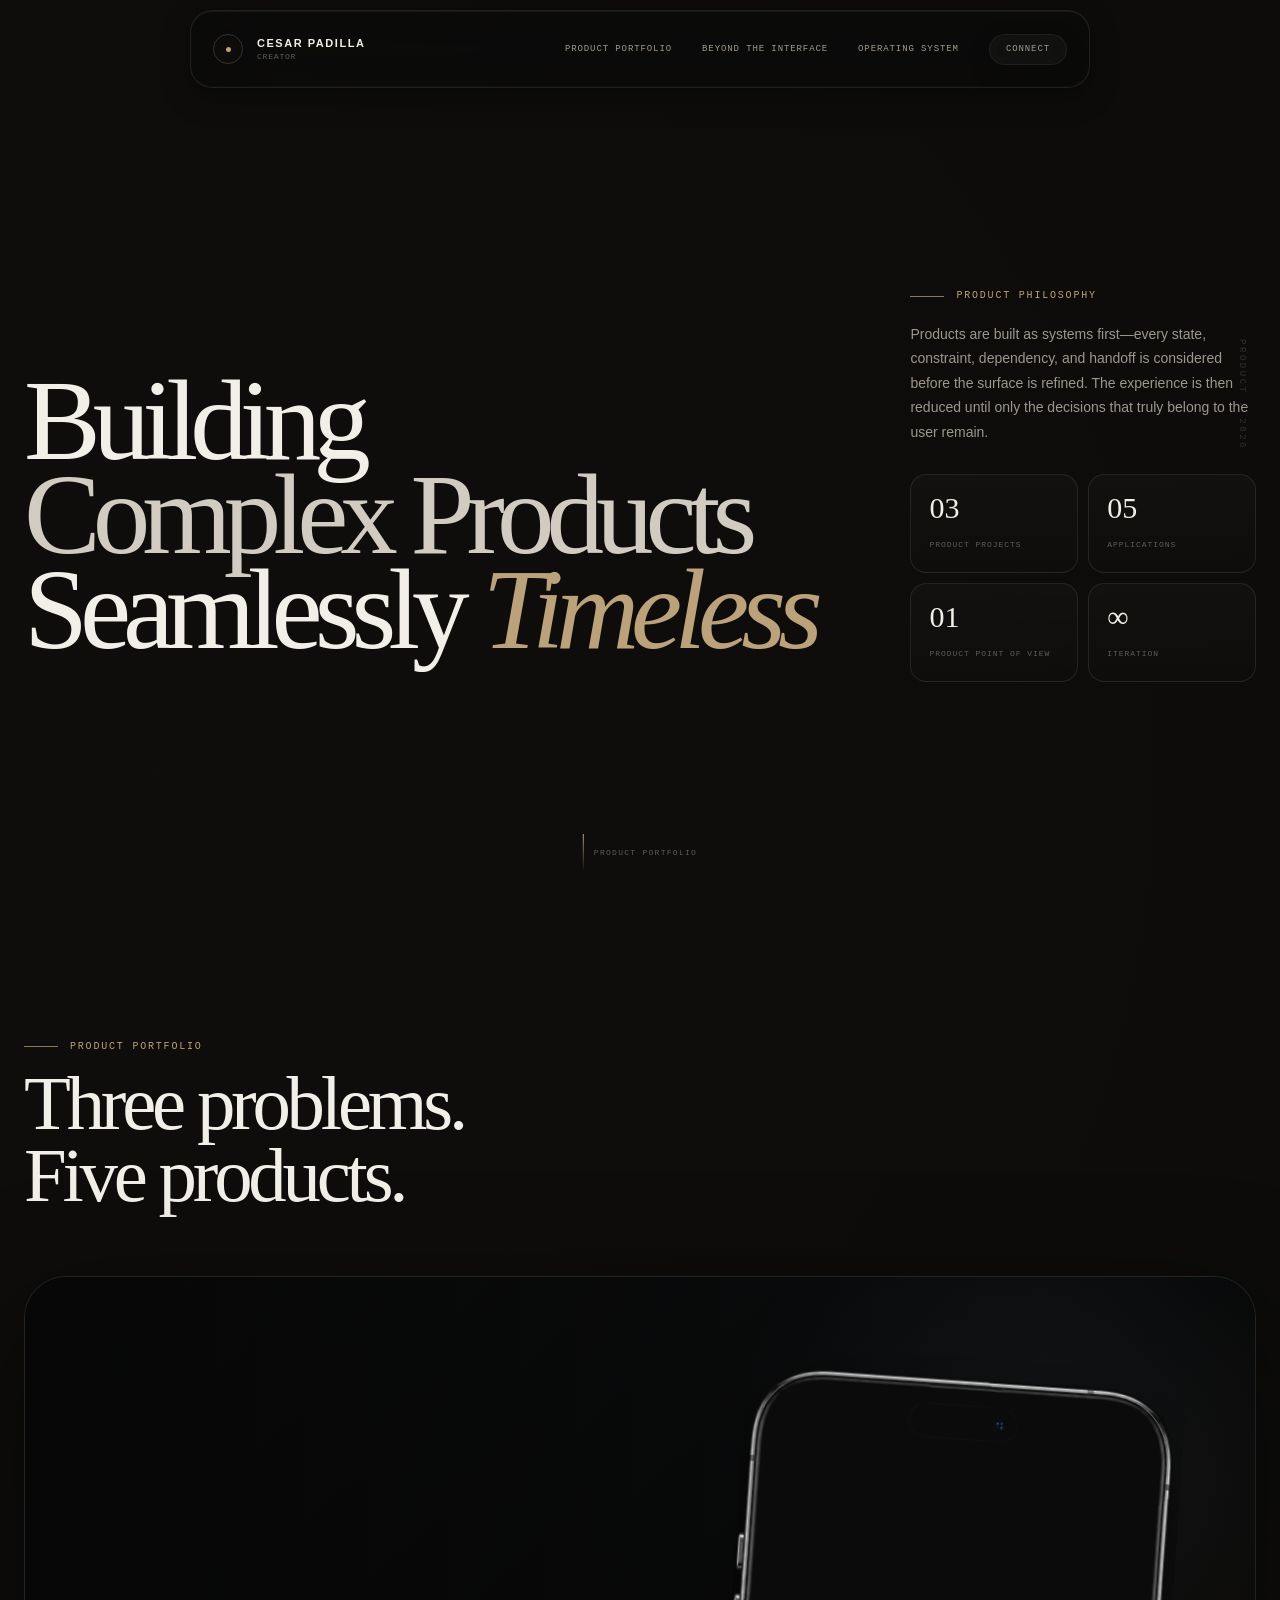
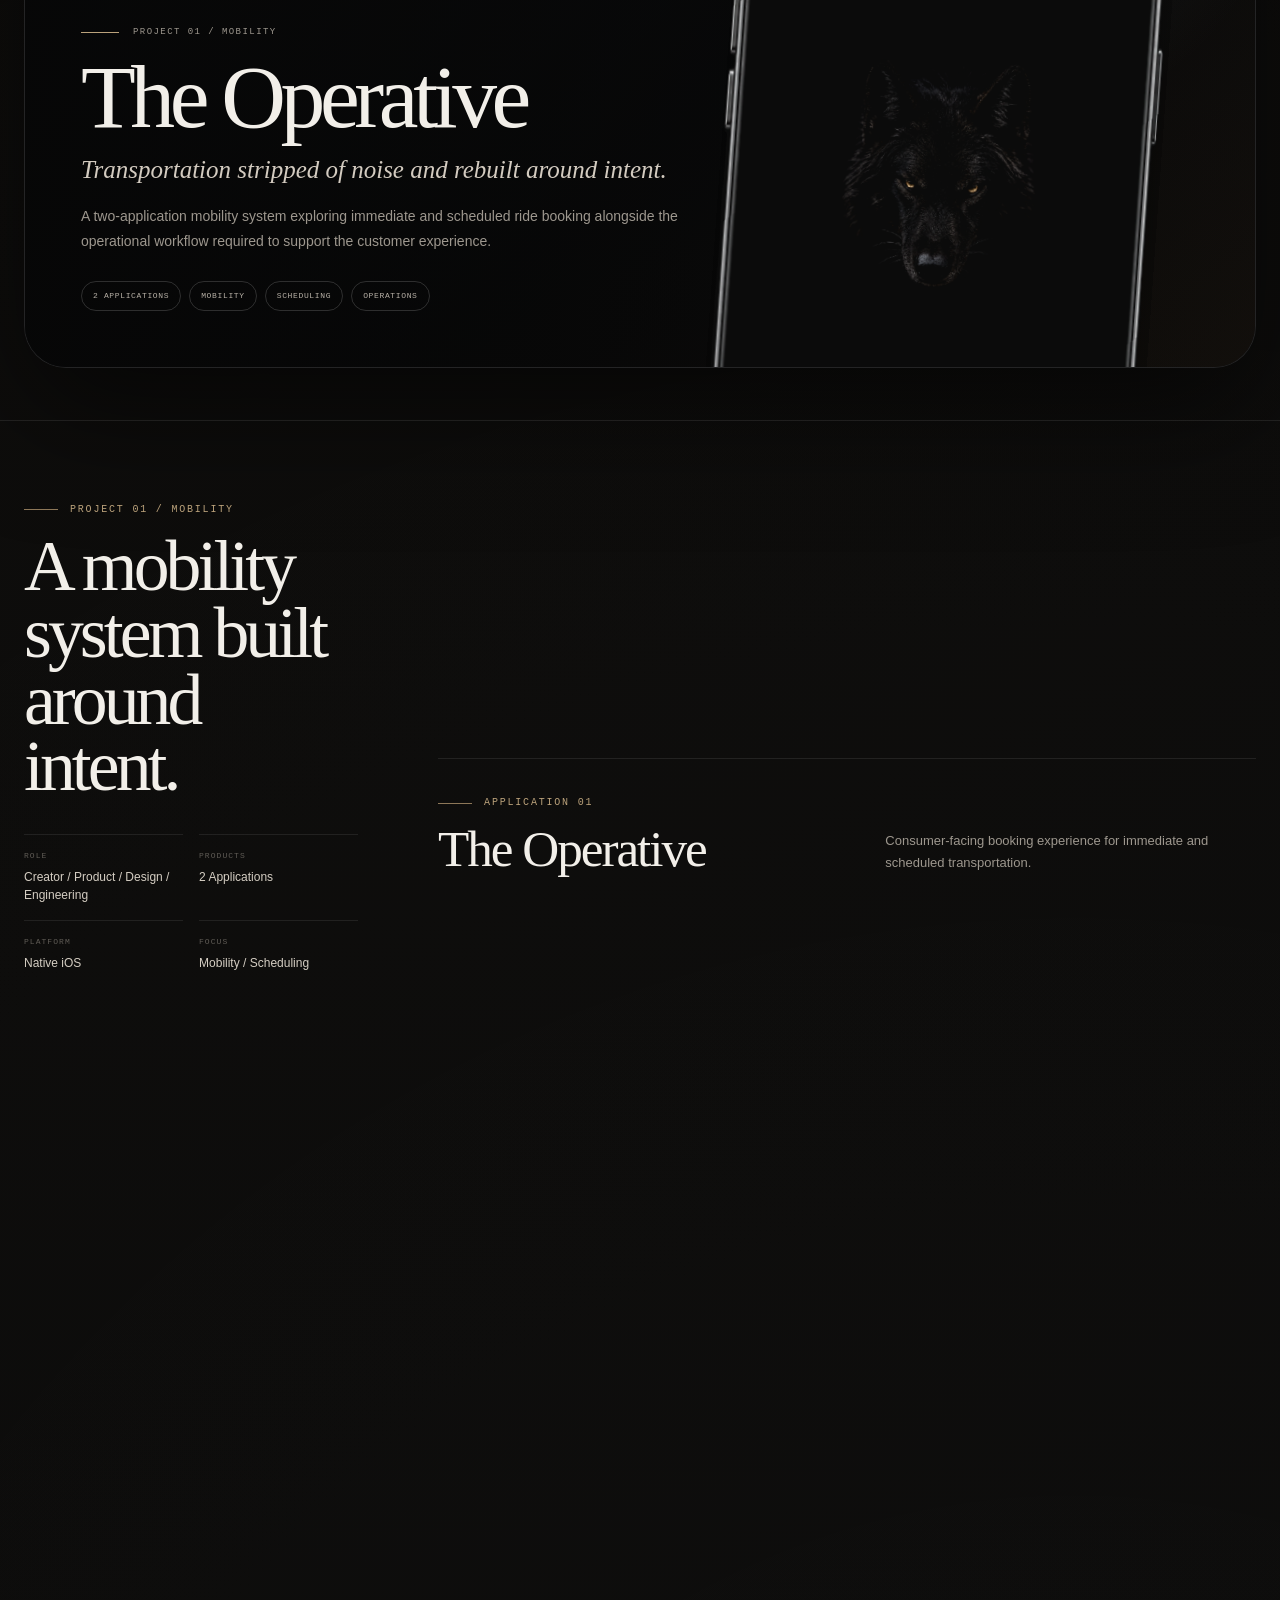
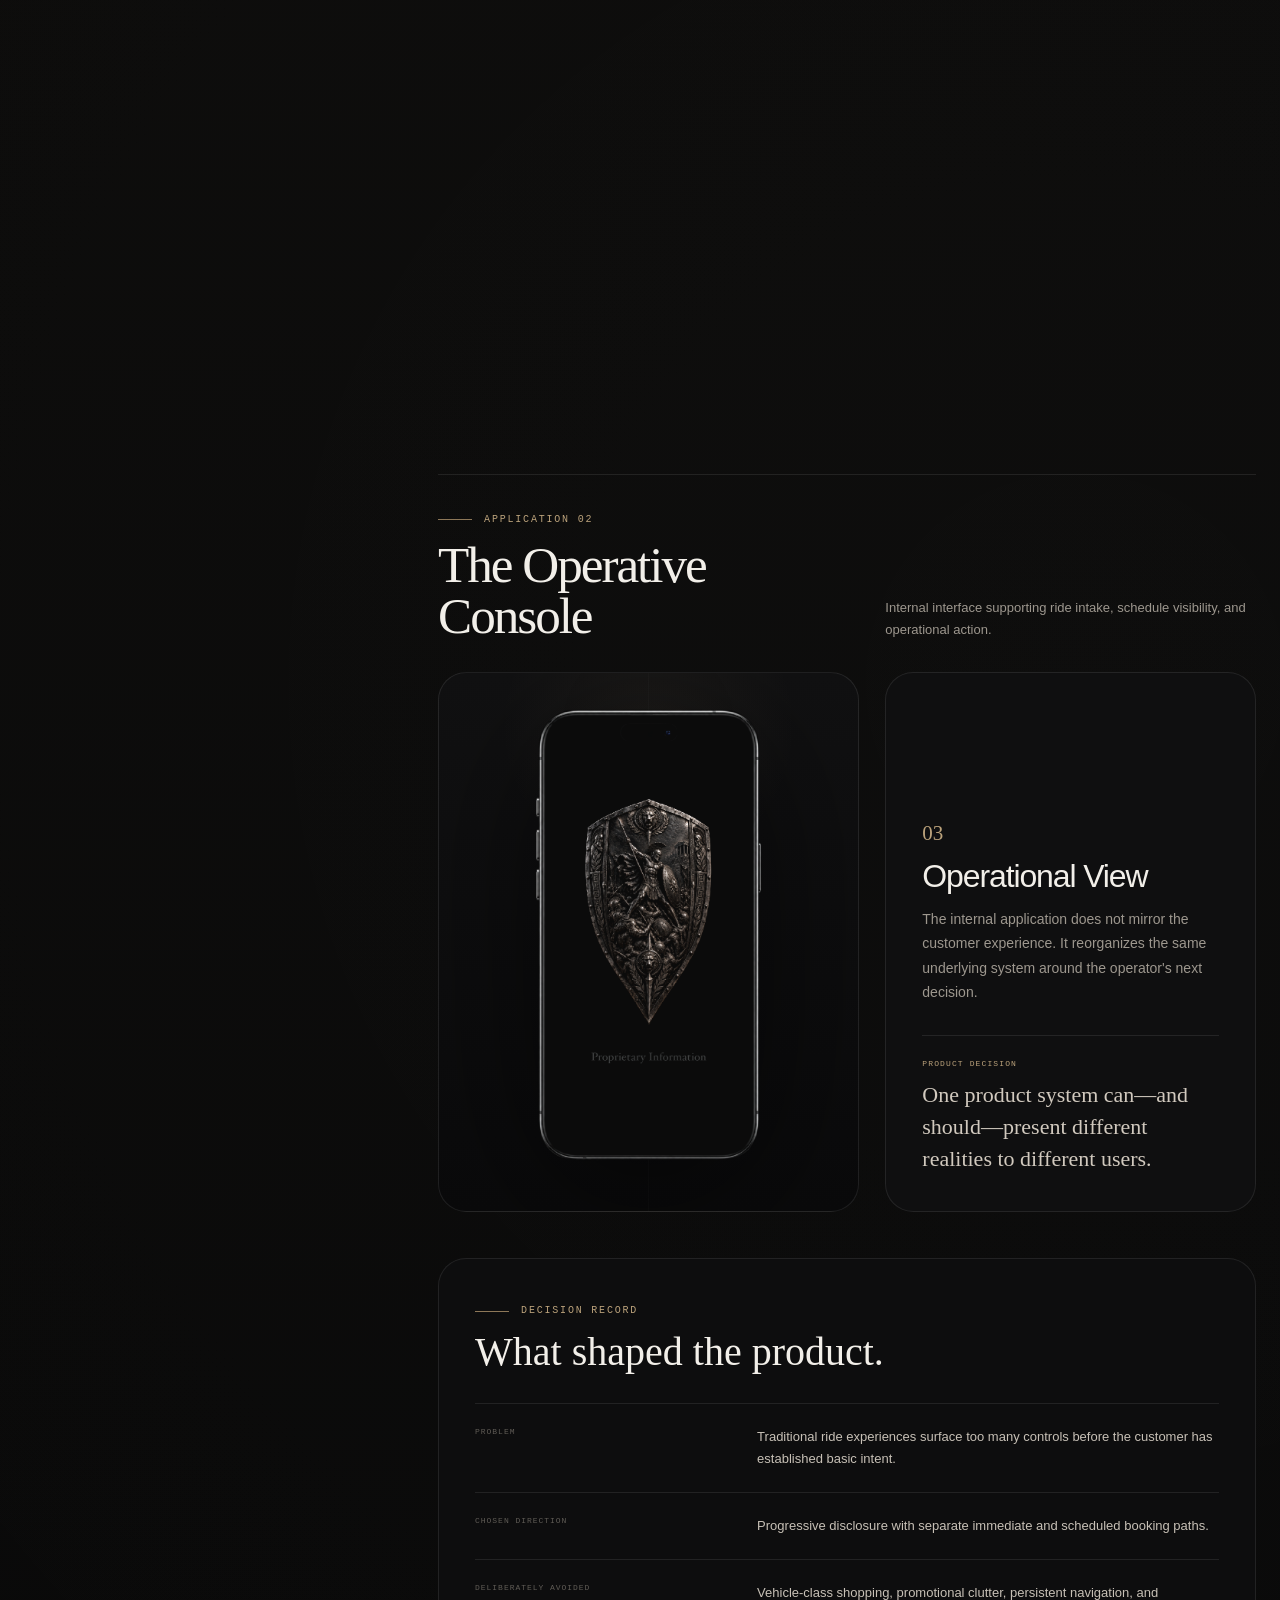
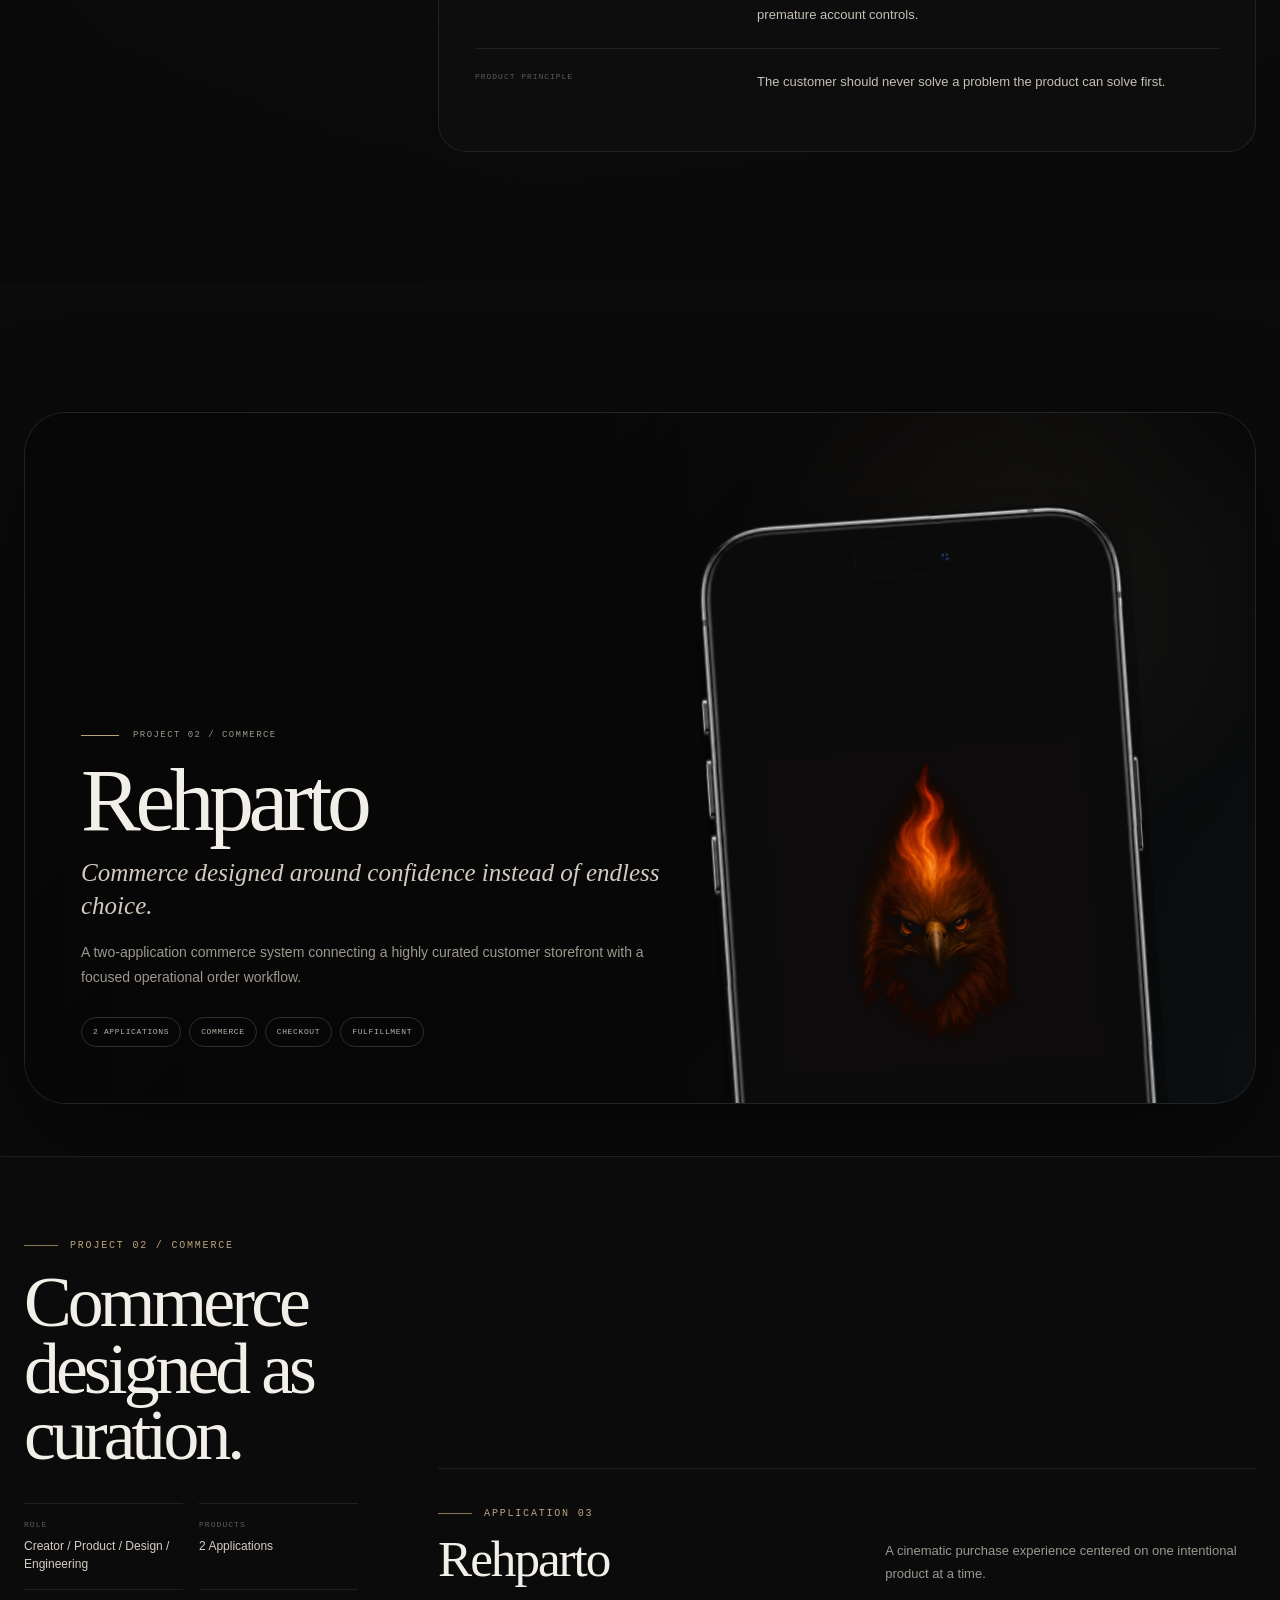
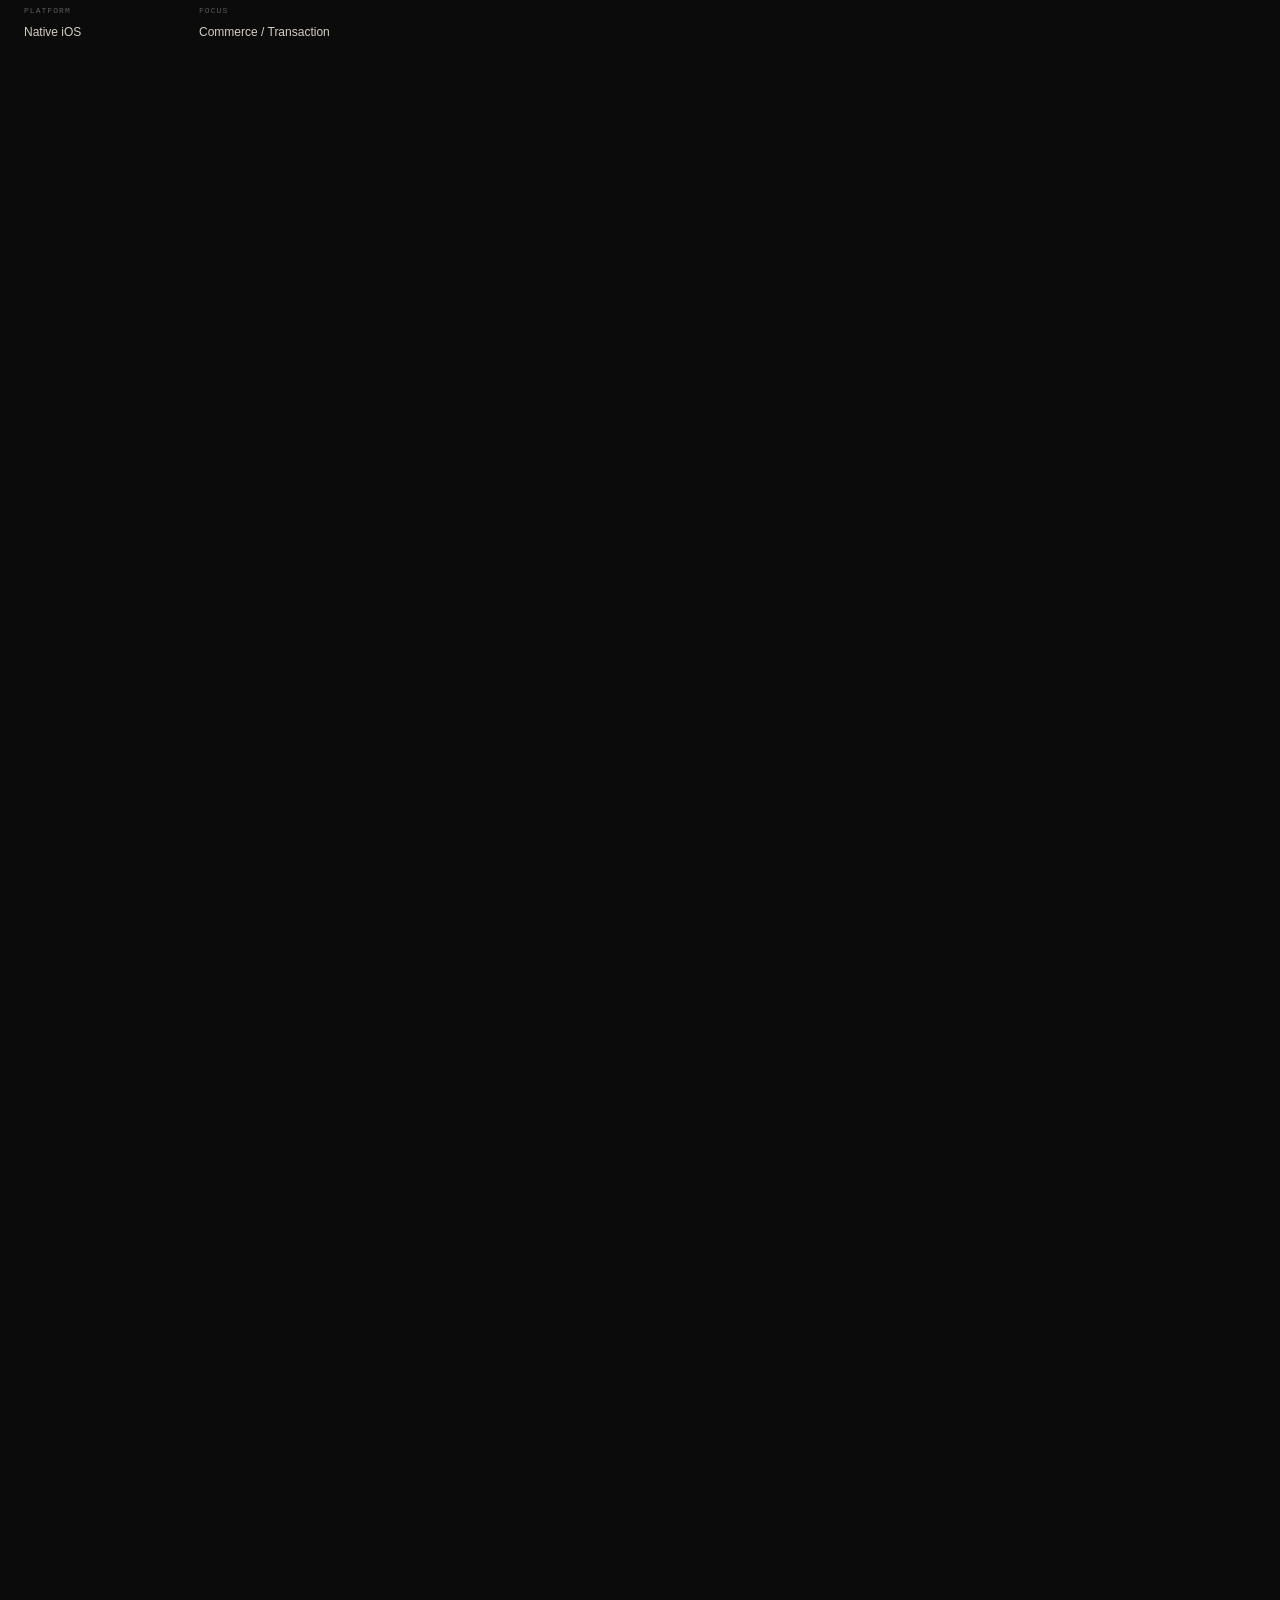
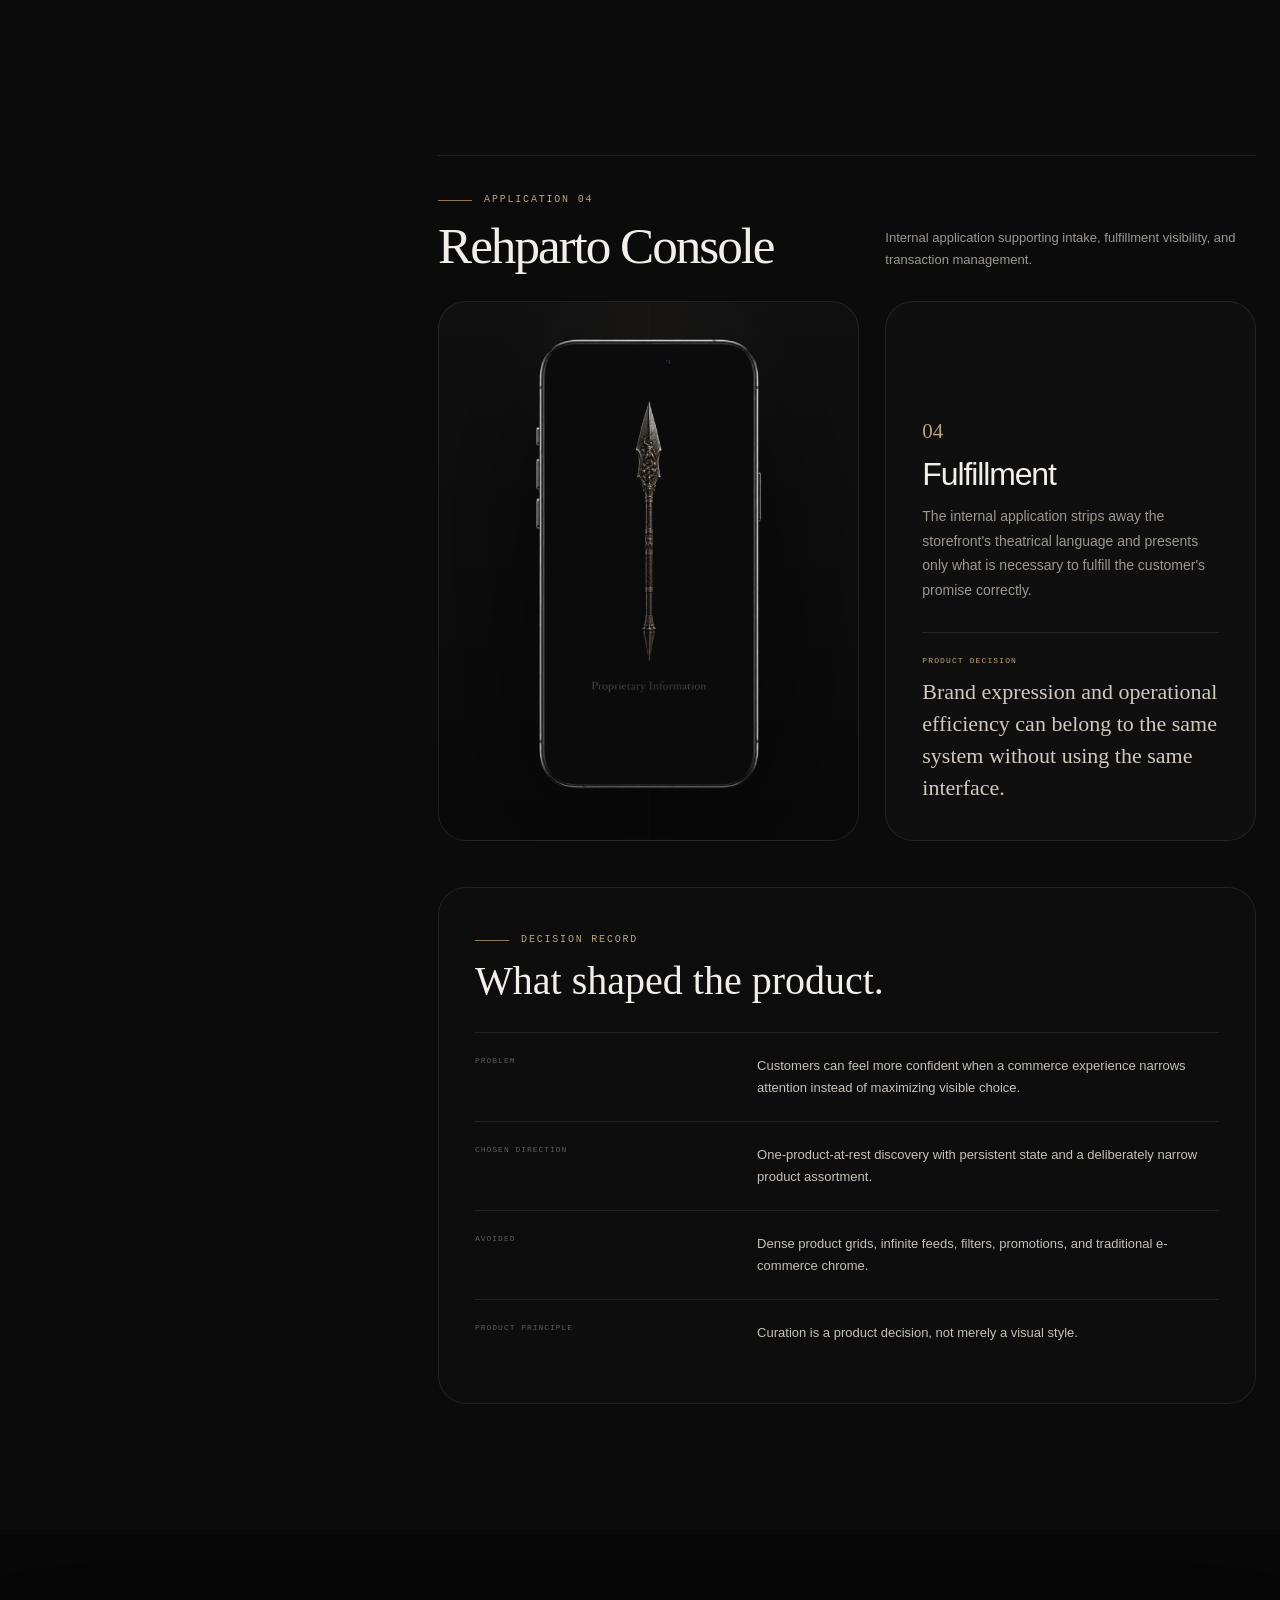
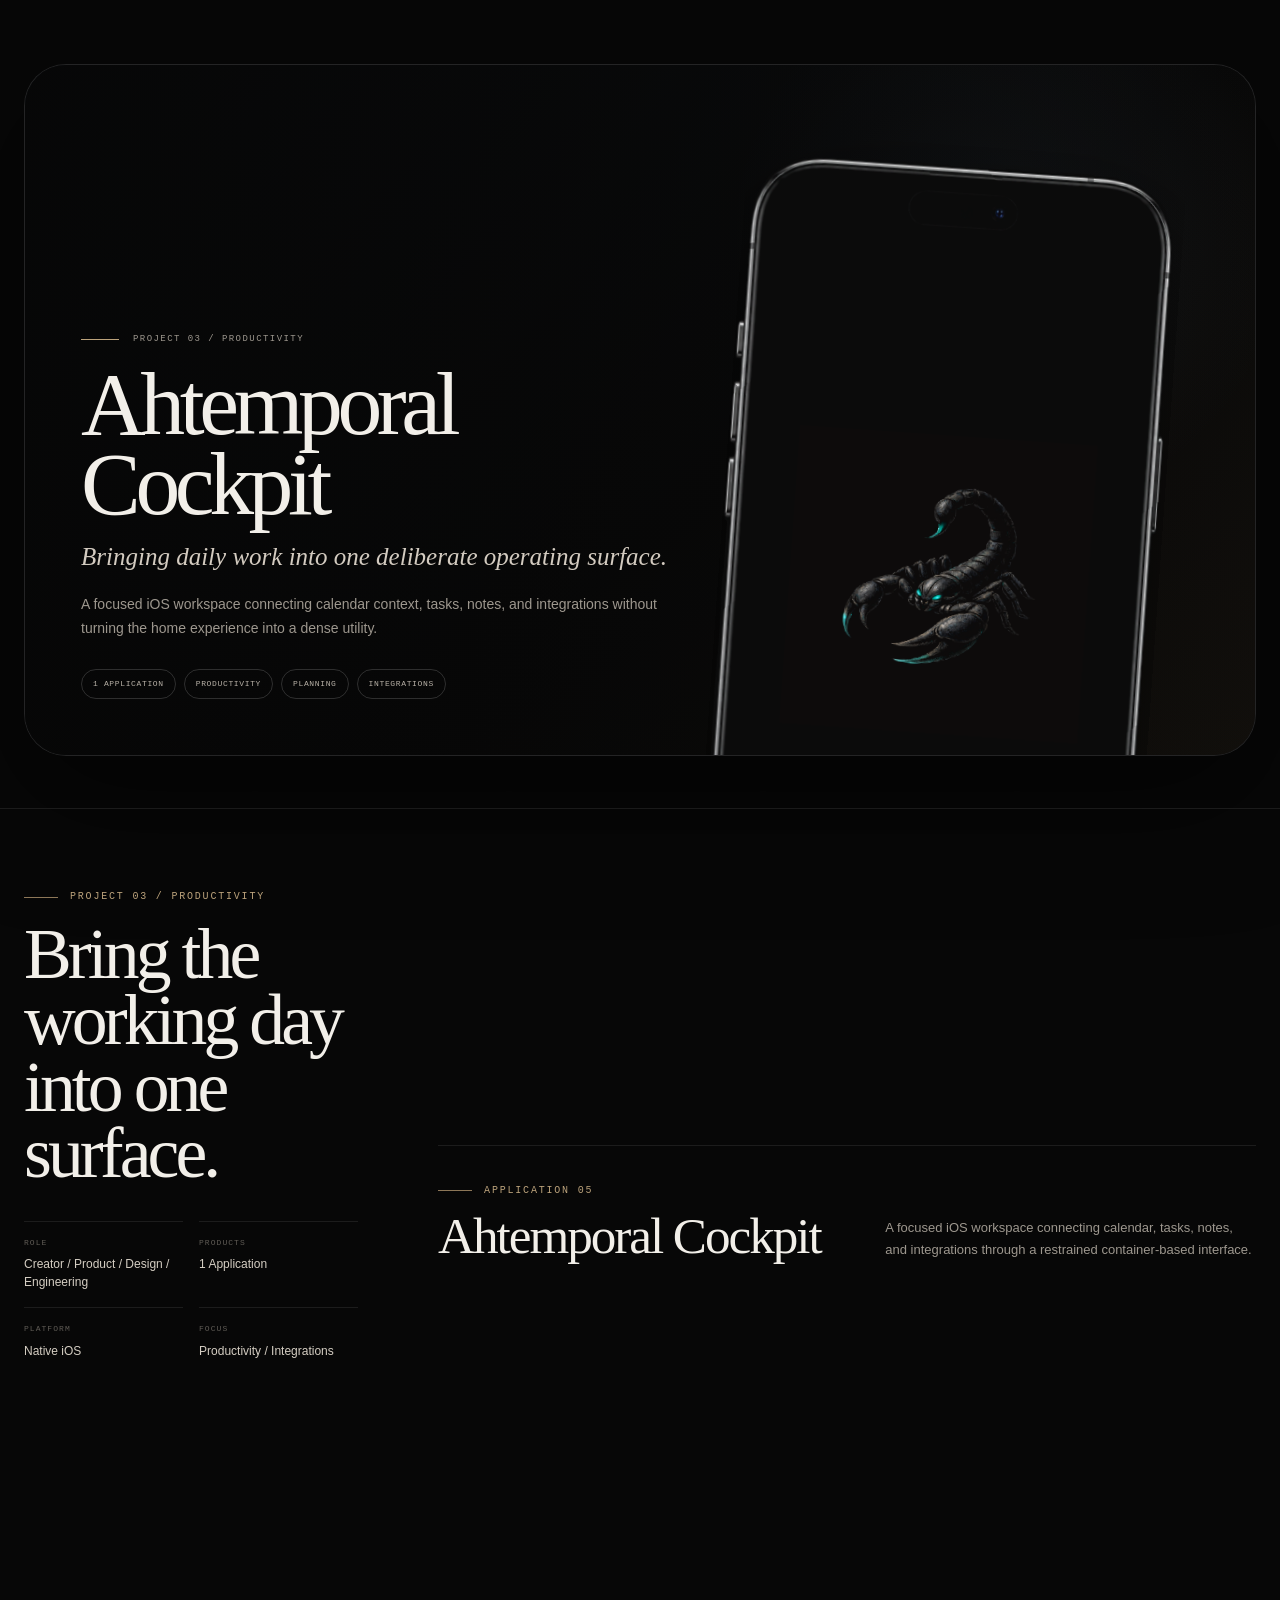
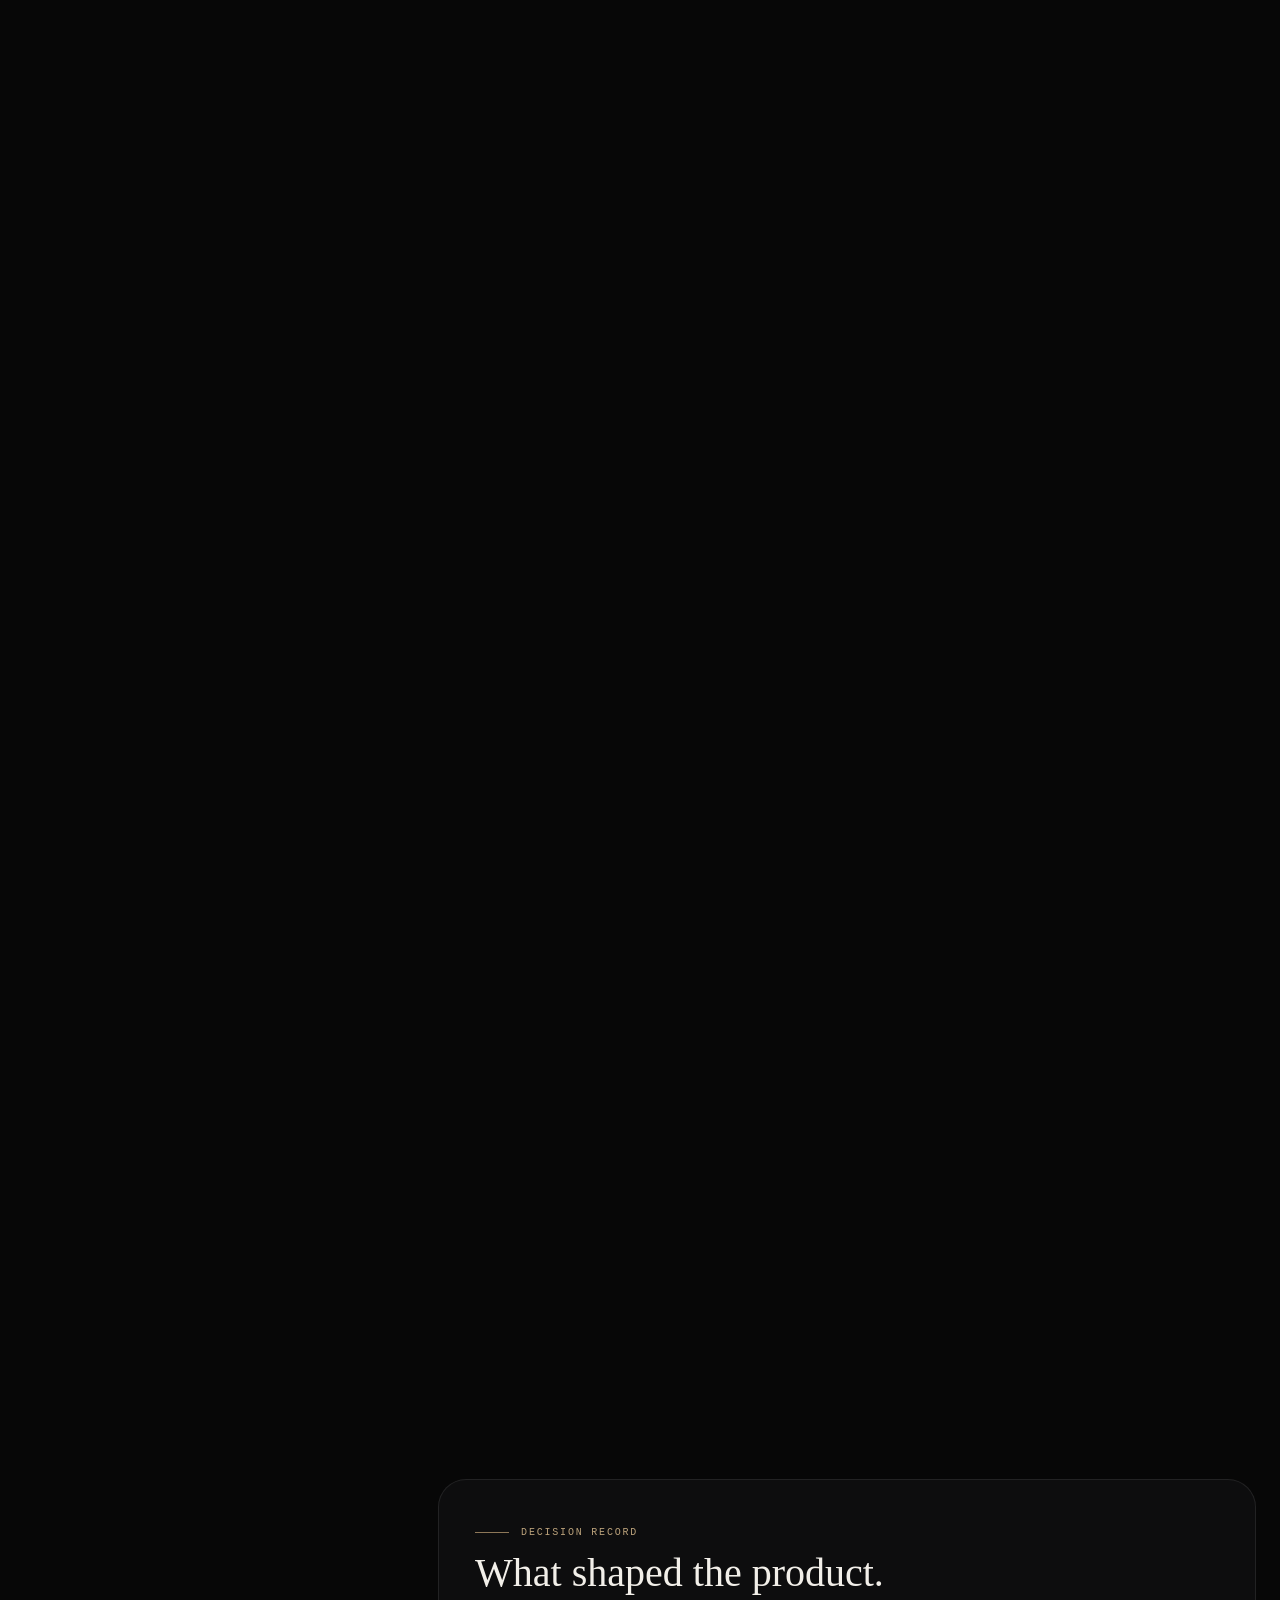
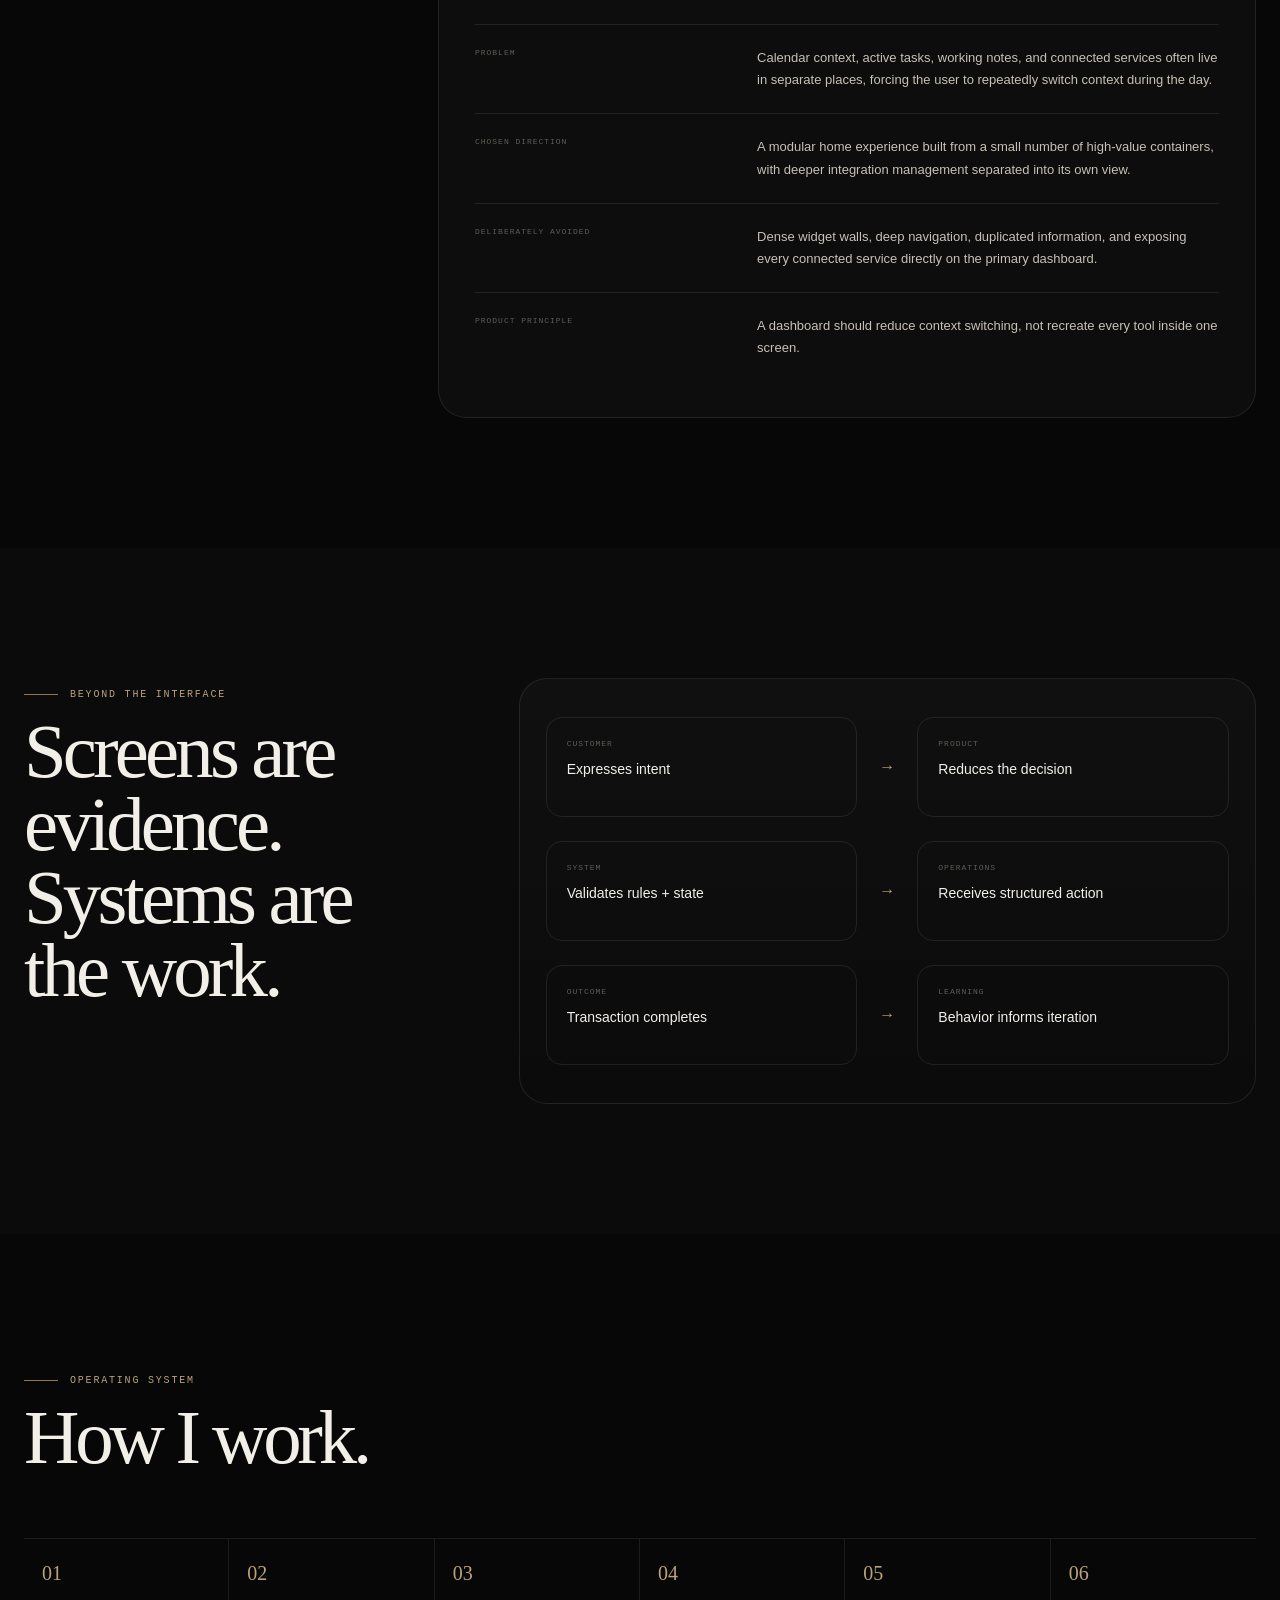
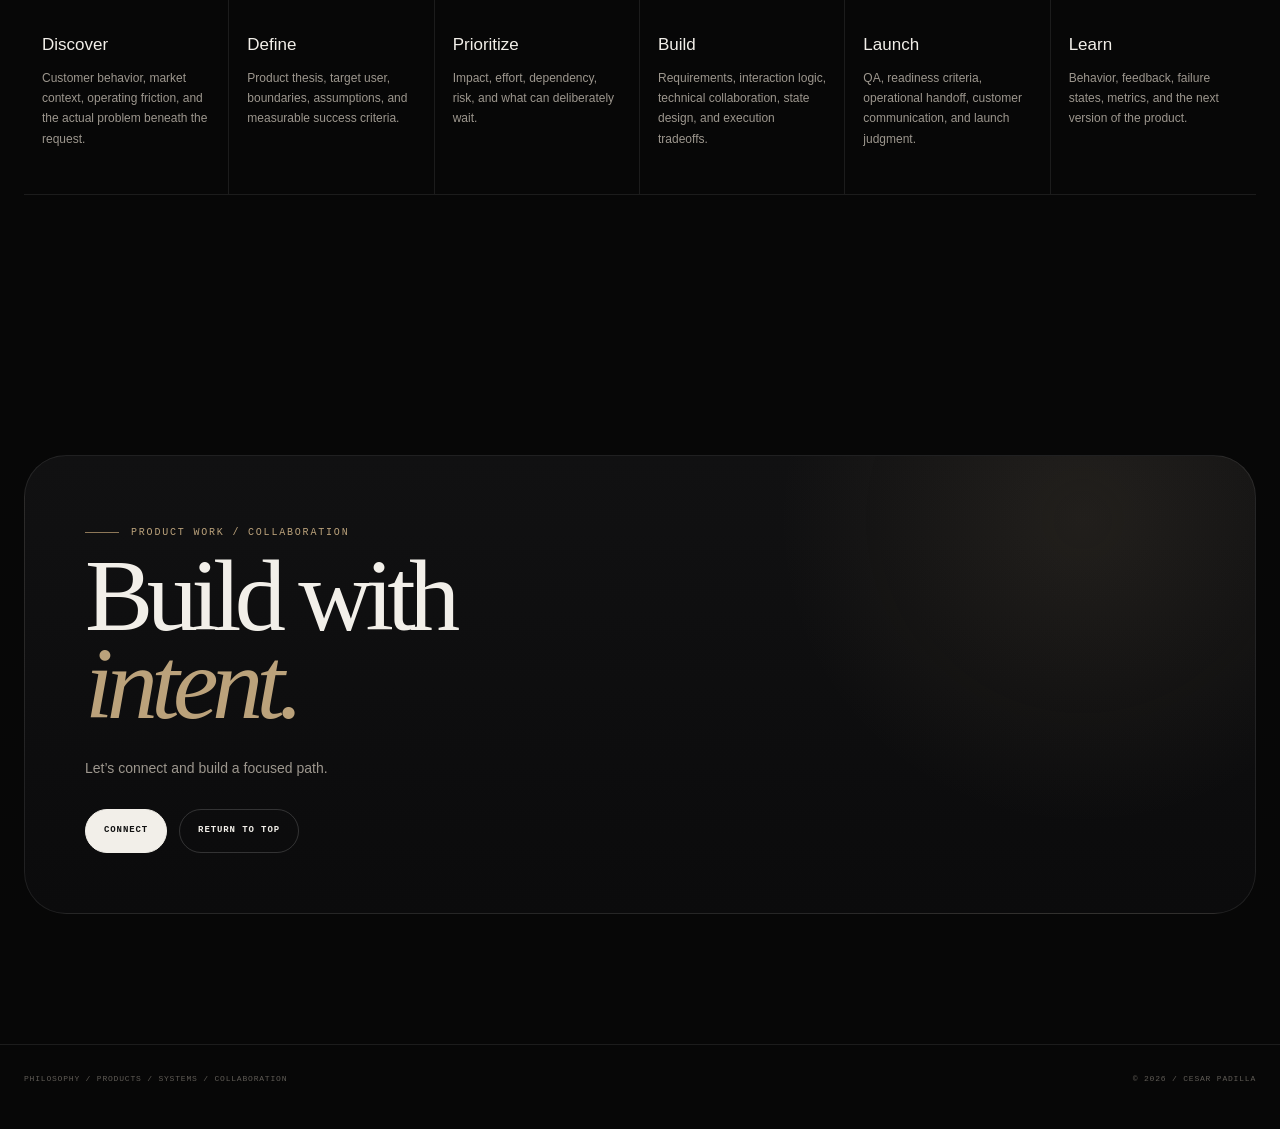
==== index.html @ fb7739a2 "Deploy portfolio production build" ====
<!DOCTYPE html>

<html lang="en">
<head>
  <meta charset="UTF-8" />

  <meta
    name="viewport"
    content="width=device-width, initial-scale=1.0, viewport-fit=cover"
  />

  <meta
    name="description"
    content="Product management portfolio featuring three product systems across five applications."
  />

  <meta
    name="robots"
    content="noindex, nofollow, noarchive"
  />

  <meta
    name="theme-color"
    content="#070707"
  />

  <meta
    name="color-scheme"
    content="dark"
  />

  <title>
    Product Portfolio
  </title>

  <link
    rel="icon"
    type="image/svg+xml"
    href="/favicon.svg?v=2"
  />

  <link
    rel="preload"
    as="image"
    href="/assets/headshot-BYR0vI-U.PNG"
    media="(max-width: 720px)"
    fetchpriority="high"
  />

  <script type="module" crossorigin src="/assets/index-BfPm5JV1.js"></script>
  <link rel="stylesheet" crossorigin href="/assets/index-Da9r9q77.css">
</head>

<body>

  <header class="nav">

    <div class="nav-inner">

      <a
        class="identity"
        href="#top"
        aria-label="Return to top"
      >

        <span
          class="identity-mark"
          aria-hidden="true"
        ></span>

        <span class="identity-copy">

          <strong>
            Cesar Padilla
          </strong>

          <span>
            Creator
          </span>

        </span>

      </a>

      <nav
        class="nav-links"
        aria-label="Primary navigation"
      >

        <a
          class="nav-link"
          href="#work"
        >
          Product Portfolio
        </a>

        <a
          class="nav-link"
          href="#beyond-interface"
        >
          Beyond The Interface
        </a>

        <a
          class="nav-link"
          href="#approach"
        >
          Operating System
        </a>

        <a
          class="nav-link nav-contact"
          href="#contact"
        >
          Connect
        </a>

      </nav>

    </div>

  </header>


  <main id="top">

    <section
      class="hero"
      aria-labelledby="hero-title"
    >

      <div class="container hero-grid">

        <div class="hero-copy-block">

          <h1 id="hero-title">

            Building

            <span class="soft">
              Complex Products
            </span>

            Seamlessly

            <em>
              Timeless
            </em>

          </h1>

        </div>


        <aside class="hero-side">

          <div class="hero-headshot">

            <picture>

              <source
                media="(max-width: 720px)"
                srcset="/assets/headshot-BYR0vI-U.PNG"
              />

              <img
                alt="Cesar Padilla"
                class="hero-headshot-image"
                width="420"
                height="420"
                decoding="async"
                loading="eager"
                fetchpriority="high"
              />

            </picture>

          </div>


          <div class="eyebrow">
            PRODUCT PHILOSOPHY
          </div>

          <p>
            Products are built as systems first—every state,
            constraint, dependency, and handoff is considered before
            the surface is refined. The experience is then reduced
            until only the decisions that truly belong to the user
            remain.
          </p>


          <div class="hero-stats">

            <div class="hero-stat">

              <strong>
                03
              </strong>

              <span>
                Product Projects
              </span>

            </div>


            <div class="hero-stat">

              <strong>
                05
              </strong>

              <span>
                Applications
              </span>

            </div>


            <div class="hero-stat">

              <strong>
                01
              </strong>

              <span>
                Product Point of View
              </span>

            </div>


            <div class="hero-stat">

              <strong>
                ∞
              </strong>

              <span>
                Iteration
              </span>

            </div>

          </div>

        </aside>

      </div>


      <a
        class="hero-bottom"
        href="#work"
      >
        Product Portfolio
      </a>

    </section>


    <section
      class="section project-cover project-cover-first"
      id="work"
      aria-labelledby="work-title"
    >

      <div class="container">

        <div class="section-heading">

          <div class="eyebrow">
            Product Portfolio
          </div>

          <h2 id="work-title">
            Three problems.<br />
            Five products.
          </h2>

        </div>


        <div class="project-index-grid">

          <article
            class="project-card project-01 reveal"
            aria-labelledby="operative-card-title"
          >

            <div
              class="project-background"
              aria-hidden="true"
            ></div>


            <div
              class="device-art"
              aria-hidden="true"
            >

              <img
                src="/assets/hero3-DcWI9ZAU.png"
                alt=""
                class="device-shot"
              />

            </div>


            <div class="project-card-copy">

              <div class="project-number">
                Project 01 / Mobility
              </div>

              <h3 id="operative-card-title">
                The Operative
              </h3>

              <p class="project-subtitle">
                Transportation stripped of noise and rebuilt
                around intent.
              </p>

              <p class="project-description">
                A two-application mobility system exploring
                immediate and scheduled ride booking alongside
                the operational workflow required to support
                the customer experience.
              </p>


              <div class="project-tags">

                <span class="project-tag">
                  2 Applications
                </span>

                <span class="project-tag">
                  Mobility
                </span>

                <span class="project-tag">
                  Scheduling
                </span>

                <span class="project-tag">
                  Operations
                </span>

              </div>

            </div>

          </article>

        </div>

      </div>

    </section>


    <section
      class="section project-chapter"
      id="project-operative"
      aria-labelledby="operative-title"
    >

      <div class="container chapter-grid">

        <aside class="chapter-sidebar">

          <div class="eyebrow">
            Project 01 / MOBILITY
          </div>

          <h2 id="operative-title">
            A mobility system built around intent.
          </h2>

          <div class="fact-grid">

            <div class="fact">

              <span>
                Role
              </span>

              <strong>
                Creator / Product / Design / Engineering
              </strong>

            </div>


            <div class="fact">

              <span>
                Products
              </span>

              <strong>
                2 Applications
              </strong>

            </div>


            <div class="fact">

              <span>
                Platform
              </span>

              <strong>
                Native iOS
              </strong>

            </div>


            <div class="fact">

              <span>
                Focus
              </span>

              <strong>
                Mobility / Scheduling
              </strong>

            </div>

          </div>

        </aside>


        <div class="case-content">

          <article class="case-intro reveal">

            <h3>
              The Product Idea
            </h3>

            <p>
              Mobility applications can become visually and
              cognitively dense very quickly. Vehicle classes,
              live maps, pricing states, scheduling options,
              account controls, route information, and
              promotional content all compete for attention.
              The opportunity was to build the opposite:
              a ride experience that reveals only what the
              customer needs to make the next decision.
            </p>

          </article>


          <div class="app-divider">

            <div class="app-divider-top">

              <div>

                <div class="eyebrow">
                  Application 01
                </div>

                <h3>
                  The Operative
                </h3>

              </div>

              <p>
                Consumer-facing booking experience for
                immediate and scheduled transportation.
              </p>

            </div>

          </div>


          <article class="page-story reveal">

            <div class="page-visual">

              <img
                src="/assets/homeview1-O4xQMWXF.png"
                alt=""
                class="story-phone-image"
                aria-hidden="true"
                style="display:block;width:230px;height:auto;max-width:70%;position:relative;z-index:2;object-fit:contain;filter:drop-shadow(0 36px 80px rgba(0,0,0,0.55));"
              />

            </div>


            <div class="page-copy">

              <span class="page-number">
                01
              </span>

              <h4>
                Home / Booking
              </h4>

              <p>
                The home view keeps the booking experience focused
                on the essential trip inputs. Pickup, destination,
                and ride timing are brought together in one controlled
                surface so the customer can define the journey without
                moving through unnecessary screens.
              </p>


              <div class="product-decision">

                <span>
                  Product Decision
                </span>

                <p>
                  Concentrate the primary booking decisions into one
                  surface and reveal additional complexity only when
                  the customer's intent requires it.
                </p>

              </div>

            </div>

          </article>


          <article class="page-story reverse reveal">

            <div class="page-visual">

              <img
                src="/assets/checkoutview1-DzxuHrTa.png"
                alt=""
                class="story-phone-image"
                aria-hidden="true"
                style="display:block;width:230px;height:auto;max-width:70%;position:relative;z-index:2;object-fit:contain;filter:drop-shadow(0 36px 80px rgba(0,0,0,0.55));"
              />

            </div>


            <div class="page-copy">

              <span class="page-number">
                02
              </span>

              <h4>
                Checkout
              </h4>

              <p>
                Checkout appears only after the system has resolved
                the meaningful ride variables. The customer can
                review the trip, fare, and scheduling state in one
                place before making the final commitment.
              </p>


              <div class="product-decision">

                <span>
                  Product Decision
                </span>

                <p>
                  Resolve route, availability, timing, and fare
                  before asking the customer to confirm the ride.
                </p>

              </div>

            </div>

          </article>


          <div class="app-divider">

            <div class="app-divider-top">

              <div>

                <div class="eyebrow">
                  Application 02
                </div>

                <h3>
                  The Operative Console
                </h3>

              </div>

              <p>
                Internal interface supporting ride intake,
                schedule visibility, and operational action.
              </p>

            </div>

          </div>


          <article class="page-story reveal">

            <div class="page-visual">

              <img
                src="/assets/console1-_Uh1pIlL.png"
                alt=""
                class="story-phone-image"
                aria-hidden="true"
                style="display:block;width:230px;height:auto;max-width:70%;position:relative;z-index:2;object-fit:contain;filter:drop-shadow(0 36px 80px rgba(0,0,0,0.55));"
              />

            </div>


            <div class="page-copy">

              <span class="page-number">
                03
              </span>

              <h4>
                Operational View
              </h4>

              <p>
                The internal application does not mirror the
                customer experience. It reorganizes the same
                underlying system around the operator's next
                decision.
              </p>


              <div class="product-decision">

                <span>
                  Product Decision
                </span>

                <p>
                  One product system can—and should—present
                  different realities to different users.
                </p>

              </div>

            </div>

          </article>


          <article class="decision-record reveal">

            <div class="eyebrow">
              Decision Record
            </div>

            <h3>
              What shaped the product.
            </h3>


            <div class="decision-table">

              <div class="decision-row">

                <span>
                  Problem
                </span>

                <p>
                  Traditional ride experiences surface too many
                  controls before the customer has established
                  basic intent.
                </p>

              </div>


              <div class="decision-row">

                <span>
                  Chosen Direction
                </span>

                <p>
                  Progressive disclosure with separate
                  immediate and scheduled booking paths.
                </p>

              </div>


              <div class="decision-row">

                <span>
                  Deliberately Avoided
                </span>

                <p>
                  Vehicle-class shopping, promotional clutter,
                  persistent navigation, and premature account
                  controls.
                </p>

              </div>


              <div class="decision-row">

                <span>
                  Product Principle
                </span>

                <p>
                  The customer should never solve a problem
                  the product can solve first.
                </p>

              </div>

            </div>

          </article>

        </div>

      </div>

    </section>


    <section
      class="section section-dark project-cover"
      aria-labelledby="pro-card-title"
    >

      <div class="container">

        <div class="project-index-grid">

          <article
            class="project-card project-02 reveal"
            aria-labelledby="pro-card-title"
          >

            <div
              class="project-background"
              aria-hidden="true"
            ></div>


            <div
              class="device-art"
              aria-hidden="true"
            >

              <img
                src="/assets/hero2-DFknnr_0.png"
                alt=""
                class="device-shot"
              />

            </div>


            <div class="project-card-copy">

              <div class="project-number">
                Project 02 / Commerce
              </div>

              <h3 id="pro-card-title">
                Rehparto
              </h3>

              <p class="project-subtitle">
                Commerce designed around confidence instead
                of endless choice.
              </p>

              <p class="project-description">
                A two-application commerce system connecting
                a highly curated customer storefront with a
                focused operational order workflow.
              </p>


              <div class="project-tags">

                <span class="project-tag">
                  2 Applications
                </span>

                <span class="project-tag">
                  Commerce
                </span>

                <span class="project-tag">
                  Checkout
                </span>

                <span class="project-tag">
                  Fulfillment
                </span>

              </div>

            </div>

          </article>

        </div>

      </div>

    </section>


    <section
      class="section section-dark project-chapter"
      id="project-pro"
      aria-labelledby="pro-title"
    >

      <div class="container chapter-grid">

        <aside class="chapter-sidebar">

          <div class="eyebrow">
            Project 02 / COMMERCE
          </div>

          <h2 id="pro-title">
            Commerce designed as curation.
          </h2>
          
          <div class="fact-grid">

            <div class="fact">

              <span>
                Role
              </span>

              <strong>
                Creator / Product / Design / Engineering
              </strong>

            </div>


            <div class="fact">

              <span>
                Products
              </span>

              <strong>
                2 Applications
              </strong>

            </div>


            <div class="fact">

              <span>
                Platform
              </span>

              <strong>
                Native iOS
              </strong>

            </div>


            <div class="fact">

              <span>
                Focus
              </span>

              <strong>
                Commerce / Transaction
              </strong>

            </div>

          </div>

        </aside>


        <div class="case-content">

          <article class="case-intro reveal">

            <h3>
              The Product Idea
            </h3>

            <p>
              Most digital commerce assumes that more products,
              more filters, and more visible inventory create a
              better buying experience. Rehparto explores the
              opposite: fewer choices, stronger presentation,
              and a transaction path that protects the
              customer's attention.
            </p>

          </article>


          <div class="app-divider">

            <div class="app-divider-top">

              <div>

                <div class="eyebrow">
                  Application 03
                </div>

                <h3>
                  Rehparto
                </h3>

              </div>

              <p>
                A cinematic purchase experience centered on
                one intentional product at a time.
              </p>

            </div>

          </div>


          <article class="page-story reveal">

            <div class="page-visual">

              <img
                src="/assets/homeview2-CchNv3It.png"
                alt=""
                class="story-phone-image"
                aria-hidden="true"
                style="display:block;width:230px;height:auto;max-width:70%;position:relative;z-index:2;object-fit:contain;filter:drop-shadow(0 36px 80px rgba(0,0,0,0.55));"
              />

            </div>


            <div class="page-copy">

              <span class="page-number">
                01
              </span>

              <h4>
                Home Screen
              </h4>

              <p>
                The home screen establishes the storefront as a
                curated product experience rather than a dense
                catalog. The interface keeps attention on the
                active products and gives the customer a direct
                path into exploration without introducing
                unnecessary navigation or visual noise.
              </p>


              <div class="product-decision">

                <span>
                  Product Decision
                </span>

                <p>
                  Keep discovery focused by presenting the product
                  experience as a controlled selection rather than
                  an inventory-heavy storefront.
                </p>

              </div>

            </div>

          </article>


          <article class="page-story reverse reveal">

            <div class="page-visual">

              <img
                src="/assets/detailview1-CmLl5xR6.png"
                alt=""
                class="story-phone-image"
                aria-hidden="true"
                style="display:block;width:230px;height:auto;max-width:70%;position:relative;z-index:2;object-fit:contain;filter:drop-shadow(0 36px 80px rgba(0,0,0,0.55));"
              />

            </div>


            <div class="page-copy">

              <span class="page-number">
                02
              </span>

              <h4>
                Product Detail
              </h4>

              <p>
                The product detail screen gives the selected item
                its own focused environment. Product information is
                available when the customer asks for it, while the
                broader storefront remains visually restrained and
                the path back to discovery stays intact.
              </p>


              <div class="product-decision">

                <span>
                  Product Decision
                </span>

                <p>
                  Separate product evaluation from product discovery
                  so additional information appears only after the
                  customer has expressed interest in a specific item.
                </p>

              </div>

            </div>

          </article>


          <article class="page-story reveal">

            <div class="page-visual">

              <img
                src="/assets/purchase1-OVn7jFwZ.png"
                alt=""
                class="story-phone-image"
                aria-hidden="true"
                style="display:block;width:230px;height:auto;max-width:70%;position:relative;z-index:2;object-fit:contain;filter:drop-shadow(0 36px 80px rgba(0,0,0,0.55));"
              />

            </div>


            <div class="page-copy">

              <span class="page-number">
                03
              </span>

              <h4>
                Checkout
              </h4>

              <p>
                Checkout preserves the customer's selected products
                and moves directly toward purchase confirmation.
                The transaction remains part of the same product
                experience rather than becoming a detached flow,
                protecting continuity from selection through completion.
              </p>


              <div class="product-decision">

                <span>
                  Product Decision
                </span>

                <p>
                  Preserve selection state through checkout so the
                  customer can complete the transaction without rebuilding
                  context or repeating earlier decisions.
                </p>

              </div>

            </div>

          </article>


          <div class="app-divider">

            <div class="app-divider-top">

              <div>

                <div class="eyebrow">
                  Application 04
                </div>

                <h3>
                  Rehparto Console
                </h3>

              </div>

              <p>
                Internal application supporting intake,
                fulfillment visibility, and transaction
                management.
              </p>

            </div>

          </div>


          <article class="page-story reveal">

            <div class="page-visual">

              <img
                src="/assets/console2-DclqXp9S.png"
                alt=""
                class="story-phone-image"
                aria-hidden="true"
                style="display:block;width:230px;height:auto;max-width:70%;position:relative;z-index:2;object-fit:contain;filter:drop-shadow(0 36px 80px rgba(0,0,0,0.55));"
              />

            </div>


            <div class="page-copy">

              <span class="page-number">
                04
              </span>

              <h4>
                Fulfillment
              </h4>

              <p>
                The internal application strips away the
                storefront's theatrical language and presents
                only what is necessary to fulfill the
                customer's promise correctly.
              </p>


              <div class="product-decision">

                <span>
                  Product Decision
                </span>

                <p>
                  Brand expression and operational efficiency
                  can belong to the same system without using
                  the same interface.
                </p>

              </div>

            </div>

          </article>


          <article class="decision-record reveal">

            <div class="eyebrow">
              Decision Record
            </div>

            <h3>
              What shaped the product.
            </h3>


            <div class="decision-table">

              <div class="decision-row">

                <span>
                  Problem
                </span>

                <p>
                  Customers can feel more confident when a
                  commerce experience narrows attention instead
                  of maximizing visible choice.
                </p>

              </div>


              <div class="decision-row">

                <span>
                  Chosen Direction
                </span>

                <p>
                  One-product-at-rest discovery with persistent
                  state and a deliberately narrow product
                  assortment.
                </p>

              </div>


              <div class="decision-row">

                <span>
                  Avoided
                </span>

                <p>
                  Dense product grids, infinite feeds, filters,
                  promotions, and traditional e-commerce chrome.
                </p>

              </div>


              <div class="decision-row">

                <span>
                  Product Principle
                </span>

                <p>
                  Curation is a product decision, not merely
                  a visual style.
                </p>

              </div>

            </div>

          </article>

        </div>

      </div>

    </section>


    <section
      class="section project-cover"
      aria-labelledby="dashboard-card-title"
    >

      <div class="container">

        <div class="project-index-grid">

          <article
            class="project-card project-03 reveal"
            aria-labelledby="dashboard-card-title"
          >

            <div
              class="project-background"
              aria-hidden="true"
            ></div>


            <div
              class="device-art"
              aria-hidden="true"
            >

              <img
                src="/assets/hero1-B6EnwlX9.png"
                alt=""
                class="device-shot"
              />

            </div>


            <div class="project-card-copy">

              <div class="project-number">
                Project 03 / Productivity
              </div>

              <h3 id="dashboard-card-title">
                Ahtemporal Cockpit
              </h3>

              <p class="project-subtitle">
                Bringing daily work into one deliberate
                operating surface.
              </p>

              <p class="project-description">
                A focused iOS workspace connecting calendar
                context, tasks, notes, and integrations without
                turning the home experience into a dense utility.
              </p>


              <div class="project-tags">

                <span class="project-tag">
                  1 Application
                </span>

                <span class="project-tag">
                  Productivity
                </span>

                <span class="project-tag">
                  Planning
                </span>

                <span class="project-tag">
                  Integrations
                </span>

              </div>

            </div>

          </article>

        </div>

      </div>

    </section>


    <section
      class="section project-chapter"
      id="project-dashboard"
      aria-labelledby="dashboard-title"
    >

      <div class="container chapter-grid">

        <aside class="chapter-sidebar">

          <div class="eyebrow">
            Project 03 / PRODUCTIVITY
          </div>

          <h2 id="dashboard-title">
            Bring the working day into one surface.
          </h2>

          <div class="fact-grid">

            <div class="fact">

              <span>
                Role
              </span>

              <strong>
                Creator / Product / Design / Engineering
              </strong>

            </div>


            <div class="fact">

              <span>
                Products
              </span>

              <strong>
                1 Application
              </strong>

            </div>


            <div class="fact">

              <span>
                Platform
              </span>

              <strong>
                Native iOS
              </strong>

            </div>


            <div class="fact">

              <span>
                Focus
              </span>

              <strong>
                Productivity / Integrations
              </strong>

            </div>

          </div>

        </aside>


        <div class="case-content">

          <article class="case-intro reveal">

            <h3>
              The Product Idea
            </h3>

            <p>
              Daily work is often distributed across calendars,
              task lists, notes, and connected services. Dashboard
              brings those high-value surfaces together without
              flattening them into one overloaded screen. The
              product uses a small number of deliberate containers
              so the user can understand the day, capture context,
              and move into connected tools without losing focus.
            </p>

          </article>


          <div class="app-divider">

            <div class="app-divider-top">

              <div>

                <div class="eyebrow">
                  Application 05
                </div>

                <h3>
                  Ahtemporal Cockpit
                </h3>

              </div>

              <p>
                A focused iOS workspace connecting calendar,
                tasks, notes, and integrations through a
                restrained container-based interface.
              </p>

            </div>

          </div>


          <article class="page-story reveal">

            <div class="page-visual">

              <img
                src="/assets/homeview3-tp6Uttwz.png"
                alt=""
                class="story-phone-image"
                aria-hidden="true"
                style="display:block;width:230px;height:auto;max-width:70%;position:relative;z-index:2;object-fit:contain;filter:drop-shadow(0 36px 80px rgba(0,0,0,0.55));"
              />

            </div>


            <div class="page-copy">

              <span class="page-number">
                01
              </span>

              <h4>
                Daily Overview
              </h4>

              <p>
                The opening view establishes the application
                identity first, then immediately moves into the
                information that shapes the day. Calendar context
                and the active task list share the primary surface
                so planning and execution remain visually connected.
              </p>


              <div class="product-decision">

                <span>
                  Product Decision
                </span>

                <p>
                  Put the day-defining information first and keep
                  the primary home surface limited to the containers
                  that most directly influence what happens next.
                </p>

              </div>

            </div>

          </article>


          <article class="page-story reverse reveal">

            <div class="page-visual">

              <img
                src="/assets/homeview4-porWkYSo.png"
                alt=""
                class="story-phone-image"
                aria-hidden="true"
                style="display:block;width:230px;height:auto;max-width:70%;position:relative;z-index:2;object-fit:contain;filter:drop-shadow(0 36px 80px rgba(0,0,0,0.55));"
              />

            </div>


            <div class="page-copy">

              <span class="page-number">
                02
              </span>

              <h4>
                Notes + Integrations
              </h4>

              <p>
                The secondary home content extends the workspace
                without changing its visual language. Notes provide
                an immediate place for working context, while the
                integrations container creates a controlled bridge
                into the external services connected to the app.
              </p>


              <div class="product-decision">

                <span>
                  Product Decision
                </span>

                <p>
                  Keep reference material and connected services
                  available from the same home environment without
                  allowing either to compete with the calendar and
                  task hierarchy above them.
                </p>

              </div>

            </div>

          </article>


          <article class="page-story reveal">

            <div class="page-visual">

              <img
                src="/assets/integrationsview2-rUCj9_zJ.png"
                alt=""
                class="story-phone-image"
                aria-hidden="true"
                style="display:block;width:230px;height:auto;max-width:70%;position:relative;z-index:2;object-fit:contain;filter:drop-shadow(0 36px 80px rgba(0,0,0,0.55));"
              />

            </div>


            <div class="page-copy">

              <span class="page-number">
                03
              </span>

              <h4>
                Integrations
              </h4>

              <p>
                The integrations view gives connected services
                their own dedicated surface once the user chooses
                to manage them. The home screen remains restrained,
                while the deeper view can clearly show the services
                available to extend the application.
              </p>


              <div class="product-decision">

                <span>
                  Product Decision
                </span>

                <p>
                  Keep integration management out of the primary
                  dashboard until the user explicitly enters that
                  task, preserving a quieter everyday experience.
                </p>

              </div>

            </div>

          </article>


          <article class="decision-record reveal">

            <div class="eyebrow">
              Decision Record
            </div>

            <h3>
              What shaped the product.
            </h3>


            <div class="decision-table">

              <div class="decision-row">

                <span>
                  Problem
                </span>

                <p>
                  Calendar context, active tasks, working notes,
                  and connected services often live in separate
                  places, forcing the user to repeatedly switch
                  context during the day.
                </p>

              </div>


              <div class="decision-row">

                <span>
                  Chosen Direction
                </span>

                <p>
                  A modular home experience built from a small
                  number of high-value containers, with deeper
                  integration management separated into its own view.
                </p>

              </div>


              <div class="decision-row">

                <span>
                  Deliberately Avoided
                </span>

                <p>
                  Dense widget walls, deep navigation, duplicated
                  information, and exposing every connected service
                  directly on the primary dashboard.
                </p>

              </div>


              <div class="decision-row">

                <span>
                  Product Principle
                </span>

                <p>
                  A dashboard should reduce context switching,
                  not recreate every tool inside one screen.
                </p>

              </div>

            </div>

          </article>

        </div>

      </div>

    </section>


    <section
      class="section section-dark"
      id="beyond-interface"
      aria-labelledby="beyond-interface-title"
    >

      <div class="container system-grid">

        <div>

          <div class="eyebrow">
            Beyond The Interface
          </div>

          <h2 id="beyond-interface-title">
            Screens are evidence.
            Systems are the work.
          </h2>
          
        </div>


        <div class="system-map reveal">

          <div class="system-row">

            <div class="system-box">

              <span>
                Customer
              </span>

              <strong>
                Expresses intent
              </strong>

            </div>


            <div
              class="system-arrow"
              aria-hidden="true"
            >
              →
            </div>


            <div class="system-box">

              <span>
                Product
              </span>

              <strong>
                Reduces the decision
              </strong>

            </div>

          </div>


          <div class="system-row">

            <div class="system-box">

              <span>
                System
              </span>

              <strong>
                Validates rules + state
              </strong>

            </div>


            <div
              class="system-arrow"
              aria-hidden="true"
            >
              →
            </div>


            <div class="system-box">

              <span>
                Operations
              </span>

              <strong>
                Receives structured action
              </strong>

            </div>

          </div>


          <div class="system-row">

            <div class="system-box">

              <span>
                Outcome
              </span>

              <strong>
                Transaction completes
              </strong>

            </div>


            <div
              class="system-arrow"
              aria-hidden="true"
            >
              →
            </div>


            <div class="system-box">

              <span>
                Learning
              </span>

              <strong>
                Behavior informs iteration
              </strong>

            </div>

          </div>

        </div>

      </div>

    </section>


    <section
      class="section"
      id="approach"
      aria-labelledby="approach-title"
    >

      <div class="container">

        <div class="section-heading">

          <div class="eyebrow">
            Operating System
          </div>

          <h2 id="approach-title">
            How I work.
          </h2>

        </div>


        <div class="approach-grid">

          <article class="approach-step">

            <span class="num">
              01
            </span>

            <h3>
              Discover
            </h3>

            <p>
              Customer behavior, market context, operating
              friction, and the actual problem beneath the
              request.
            </p>

          </article>


          <article class="approach-step">

            <span class="num">
              02
            </span>

            <h3>
              Define
            </h3>

            <p>
              Product thesis, target user, boundaries,
              assumptions, and measurable success criteria.
            </p>

          </article>


          <article class="approach-step">

            <span class="num">
              03
            </span>

            <h3>
              Prioritize
            </h3>

            <p>
              Impact, effort, dependency, risk, and what can
              deliberately wait.
            </p>

          </article>


          <article class="approach-step">

            <span class="num">
              04
            </span>

            <h3>
              Build
            </h3>

            <p>
              Requirements, interaction logic, technical
              collaboration, state design, and execution
              tradeoffs.
            </p>

          </article>


          <article class="approach-step">

            <span class="num">
              05
            </span>

            <h3>
              Launch
            </h3>

            <p>
              QA, readiness criteria, operational handoff,
              customer communication, and launch judgment.
            </p>

          </article>


          <article class="approach-step">

            <span class="num">
              06
            </span>

            <h3>
              Learn
            </h3>

            <p>
              Behavior, feedback, failure states, metrics,
              and the next version of the product.
            </p>

          </article>

        </div>

      </div>

    </section>


    <section
      class="section"
      id="contact"
      aria-labelledby="contact-title"
    >

      <div class="container">

        <div class="contact-card reveal">

          <div class="eyebrow">
            Product Work / Collaboration
          </div>

          <h2 id="contact-title">

            Build with<br />

            <em>
              intent.
            </em>

          </h2>

          <p>
            Let’s connect and build a focused path.
          </p>


          <div class="contact-actions">

            <a
              href="mailto:hello@example.com"
              class="contact-button primary"
            >
              Connect
            </a>


            <a
              href="#top"
              class="contact-button"
            >
              Return to Top
            </a>

          </div>

        </div>

      </div>

    </section>

  </main>


  <footer class="footer">

    <div class="container footer-inner">

      <span>
        Philosophy / Products / Systems / Collaboration 
      </span>

      <span>
        © 2026 / Cesar Padilla
      </span>

    </div>

  </footer>

</body>
</html>
---- assets/index-Da9r9q77.css ----
:root{--lightningcss-light: ;--lightningcss-dark:initial;color-scheme:dark;--color-black:#070707;--color-black-soft:#0b0b0c;--color-surface:#0f0f10;--color-surface-raised:#141415;--color-surface-soft:#191919;--color-white:#f2efe9;--color-bone:#ddd7cd;--color-muted:#9d978e;--color-dim:#605c56;--color-accent:#bba27b;--color-accent-soft:#8d7758;--color-line:#ffffff16;--color-line-strong:#ffffff29;--font-serif:"Iowan Old Style", Baskerville, "Times New Roman", serif;--font-sans:-apple-system, BlinkMacSystemFont, "SF Pro Display", "Helvetica Neue", Helvetica, Arial, sans-serif;--font-mono:"SFMono-Regular", Consolas, "Liberation Mono", monospace;--radius-small:16px;--radius-medium:28px;--radius-large:42px;--radius-pill:999px;--shadow-large:0 40px 120px #0000008c;--container-max:1320px;--container-narrow-max:1040px;--nav-height:78px;--transition-fast:.18s ease;--transition-standard:.25s ease;--z-nav:100;--z-overlay:1000}*,:before,:after{box-sizing:border-box}html{scroll-behavior:smooth;background:var(--color-black);min-width:320px}body{background:radial-gradient(circle at 12% 5%, #bba27b0b, transparent 30%), radial-gradient(circle at 84% 25%, #ffffff05, transparent 24%), var(--color-black);min-width:320px;min-height:100vh;color:var(--color-white);font-family:var(--font-sans);-webkit-font-smoothing:antialiased;-moz-osx-font-smoothing:grayscale;text-rendering:optimizelegibility;margin:0;font-size:16px;font-weight:400;line-height:1.5;overflow-x:hidden}body:after{content:"";z-index:var(--z-overlay);pointer-events:none;opacity:.6;background:repeating-linear-gradient(0deg,#ffffff02 0 1px,#0000 1px 4px);position:fixed;inset:0}main{display:block}section{position:relative}header,footer,main,nav,section,article,aside{display:block}h1,h2,h3,h4,h5,h6,p,blockquote,figure,ul,ol,dl,dd{margin:0}ul,ol{padding:0}ul[role=list],ol[role=list]{list-style:none}a{color:inherit;text-decoration:none}button,input,textarea,select{font:inherit}button{border:0}button,a{-webkit-tap-highlight-color:transparent}img,picture,video,canvas,svg{max-width:100%;display:block}img{height:auto}input,textarea,select{color:inherit}textarea{resize:vertical}table{border-collapse:collapse;border-spacing:0}address{font-style:normal}::selection{background:var(--color-accent);color:#111}:focus-visible{outline:1px solid var(--color-accent);outline-offset:4px}[hidden]{display:none!important}.container{width:min(var(--container-max), calc(100% - 48px));margin-inline:auto}.container-narrow{width:min(var(--container-narrow-max), calc(100% - 48px));margin-inline:auto}.section{padding-block:130px}.section-dark{background:var(--color-black-soft)}.serif{font-family:var(--font-serif)}.mono{font-family:var(--font-mono)}.muted{color:var(--color-muted)}.eyebrow{color:var(--color-accent);font-family:var(--font-mono);letter-spacing:.18em;text-transform:uppercase;align-items:center;gap:12px;font-size:10px;font-weight:500;line-height:1.4;display:inline-flex}.eyebrow:before{content:"";background:var(--color-accent-soft);flex:none;width:34px;height:1px}.divider{background:var(--color-line);width:100%;height:1px}.reveal{opacity:0;transition:opacity .8s,transform .8s cubic-bezier(.2,.7,.2,1);transform:translateY(28px)}.reveal.visible{opacity:1;transform:translateY(0)}.no-scroll{overflow:hidden}@media (prefers-reduced-motion:reduce){html{scroll-behavior:auto}*,:before,:after{scroll-behavior:auto!important;transition-duration:.01ms!important;animation-duration:.01ms!important;animation-iteration-count:1!important}.reveal{opacity:1;transform:none}}.nav{z-index:var(--z-nav);padding-top:calc(env(safe-area-inset-top) + 10px);background:0 0;border:0;position:fixed;top:0;left:0;right:0}.nav:before{content:"";height:env(safe-area-inset-top);z-index:0;pointer-events:none;background:#070707;position:absolute;top:0;left:0;right:0}.nav .nav-inner{box-sizing:border-box;width:calc(100vw - 16px);max-width:none;min-height:var(--nav-height);z-index:1;-webkit-backdrop-filter:blur(30px)saturate(125%);backdrop-filter:blur(30px)saturate(125%);transition:min-height var(--transition-standard), background var(--transition-standard), border-color var(--transition-standard), box-shadow var(--transition-standard), backdrop-filter var(--transition-standard), -webkit-backdrop-filter var(--transition-standard);background:#0a0a0a6b;border:1px solid #ffffff16;border-radius:22px;justify-content:space-between;align-items:center;gap:32px;margin:0 auto;padding:0 22px;display:flex;position:relative;box-shadow:inset 0 1px #ffffff0e,inset 0 -1px #ffffff05,0 10px 30px #00000042,0 2px 8px #00000029}.nav.is-scrolled .nav-inner{min-height:calc(var(--nav-height) - 8px);-webkit-backdrop-filter:blur(34px)saturate(128%);backdrop-filter:blur(34px)saturate(128%);background:#08080880;border-color:#ffffff1a;box-shadow:inset 0 1px #ffffff0f,inset 0 -1px #ffffff06,0 12px 34px #0000004d,0 3px 10px #0000002e}.identity{min-width:0;transition:opacity var(--transition-standard), transform var(--transition-standard);align-items:center;gap:14px;display:inline-flex}.identity:hover{opacity:.82}.identity-copy{flex-direction:column;gap:2px;min-width:0;display:flex}.identity-copy strong{color:var(--color-white);letter-spacing:.14em;text-overflow:ellipsis;text-transform:uppercase;white-space:nowrap;transition:opacity var(--transition-standard);font-size:11px;font-weight:600;line-height:1.3;overflow:hidden}.identity-copy span{color:var(--color-dim);font-family:var(--font-mono);letter-spacing:.1em;text-overflow:ellipsis;text-transform:uppercase;white-space:nowrap;transition:opacity var(--transition-standard);font-size:8px;line-height:1.3;overflow:hidden}.nav.is-scrolled .identity-copy span{opacity:.62}.nav-links{justify-content:flex-end;align-items:center;gap:30px;display:flex}.nav-link{color:#bfb9b0d1;font-family:var(--font-mono);letter-spacing:.1em;text-transform:uppercase;transition:color var(--transition-standard), opacity var(--transition-standard), background var(--transition-standard), box-shadow var(--transition-standard);font-size:9px;font-weight:500;line-height:1;position:relative}.nav-link:hover{color:var(--color-white)}.nav-link:not(.nav-contact):after{content:"";opacity:0;height:1px;transition:left var(--transition-standard), right var(--transition-standard), opacity var(--transition-standard);background:linear-gradient(90deg,#0000,#bba27b9e,#0000);position:absolute;bottom:-8px;left:50%;right:50%}.nav-link:not(.nav-contact):hover:after{opacity:1;left:0;right:0}.nav-contact{border-radius:var(--radius-pill);-webkit-backdrop-filter:blur(12px);backdrop-filter:blur(12px);background:#ffffff09;border:0;padding:11px 17px;box-shadow:inset 0 0 0 1px #ffffff0e,0 8px 28px #0000001a}.nav-contact:hover{color:var(--color-white);background:#fff1;box-shadow:inset 0 0 0 1px #ffffff1a,0 10px 34px #00000024}.hero{align-items:center;min-height:100svh;padding:150px 0 80px;display:flex;position:relative}.hero:before{content:"PRODUCT / 2026";transform-origin:100% 0;color:#34312d;font-family:var(--font-mono);letter-spacing:.28em;text-transform:uppercase;font-size:9px;line-height:1;position:absolute;top:50%;right:3vw;transform:rotate(90deg)translateY(-50%)}.hero-grid{grid-template-columns:minmax(0,1.4fr) minmax(280px,.6fr);align-items:end;gap:80px;display:grid}.hero-copy-block{min-width:0}.hero h1{max-width:980px;font-family:var(--font-serif);letter-spacing:-.07em;margin:20px 0 34px;font-size:clamp(72px,9vw,150px);font-weight:400;line-height:.82}.hero h1 span{display:block}.hero h1 .soft{color:#d1cbc1}.hero h1 em{color:var(--color-accent);font-style:italic;font-weight:400}.hero-intro{color:#c5beb5;max-width:800px;font-family:var(--font-serif);font-size:clamp(20px,2vw,29px);line-height:1.35}.hero-headshot{display:none}.hero-side{min-width:0;padding-bottom:8px}.hero-side p{color:var(--color-muted);margin:18px 0 30px;font-size:14px;line-height:1.75}.hero-stats{grid-template-columns:repeat(2,minmax(0,1fr));gap:10px;display:grid}.hero-bottom{color:var(--color-dim);font-family:var(--font-mono);letter-spacing:.16em;text-transform:uppercase;align-items:center;gap:10px;font-size:8px;line-height:1;display:flex;position:absolute;bottom:28px;left:50%;transform:translate(-50%)}.hero-bottom:before{content:"";background:linear-gradient(var(--color-accent), transparent);width:1px;height:38px}.philosophy-grid{grid-template-columns:.52fr 1.48fr;gap:90px;display:grid}.philosophy-main{min-width:0}.philosophy-main h2{font-family:var(--font-serif);letter-spacing:-.05em;margin:0;font-size:clamp(46px,6vw,84px);font-weight:400;line-height:.98}.philosophy-main blockquote{color:#d4cdc2;max-width:860px;font-family:var(--font-serif);margin:48px 0 0;font-size:clamp(24px,3vw,44px);line-height:1.28}.principle-grid{grid-template-columns:repeat(3,minmax(0,1fr));gap:24px;margin-top:70px;display:grid}.section-heading{margin-bottom:64px}.section-heading h2{font-family:var(--font-serif);letter-spacing:-.055em;margin:14px 0 0;font-size:clamp(50px,6vw,94px);font-weight:400;line-height:.94}.section-heading p{max-width:580px;color:var(--color-muted);margin:24px 0 0;font-size:15px;line-height:1.75}.project-index-grid{gap:26px;display:grid}.project-cover{padding-bottom:52px}.project-cover+.project-chapter{padding-top:72px}.project-chapter{border-top:1px solid var(--color-line)}.chapter-grid{grid-template-columns:minmax(280px,.58fr) minmax(0,1.42fr);gap:80px;display:grid}.chapter-sidebar{top:calc(var(--nav-height) + 32px);align-self:start;position:sticky}.chapter-sidebar h2{font-family:var(--font-serif);letter-spacing:-.055em;margin:16px 0 22px;font-size:clamp(48px,5.6vw,86px);font-weight:400;line-height:.93}.chapter-sidebar>p{max-width:430px;color:var(--color-muted);font-size:14px;line-height:1.75}.fact-grid{grid-template-columns:repeat(2,minmax(0,1fr));gap:16px;margin-top:34px;display:grid}.case-content{flex-direction:column;gap:30px;min-width:0;display:flex}.app-divider{border-top:1px solid var(--color-line);margin-top:30px;padding-top:28px}.app-divider-top{grid-template-columns:minmax(0,1fr) minmax(0,.88fr);align-items:end;gap:26px;display:grid}.app-divider-top>*{min-width:0}.app-divider h3{font-family:var(--font-serif);letter-spacing:-.04em;margin:12px 0 0;font-size:clamp(40px,4vw,62px);font-weight:400;line-height:1}.app-divider p{width:100%;max-width:none;color:var(--color-muted);font-size:13px;line-height:1.7}.page-story{grid-template-columns:minmax(0,1fr) minmax(0,.88fr);gap:26px;min-height:540px;display:grid}.page-story.reverse{grid-template-columns:minmax(0,.88fr) minmax(0,1fr)}.page-story.reverse .page-visual{order:2}.system-grid{grid-template-columns:minmax(0,.72fr) minmax(0,1.28fr);gap:80px;display:grid}.system-grid h2{font-family:var(--font-serif);letter-spacing:-.05em;margin:14px 0 24px;font-size:clamp(48px,6vw,84px);font-weight:400;line-height:.95}.system-grid>div:first-child p{max-width:520px;color:var(--color-muted);font-size:14px;line-height:1.75}.system-row{grid-template-columns:minmax(0,1fr) 40px minmax(0,1fr);align-items:center;gap:10px;padding:12px 0;display:grid}.approach-grid{border-top:1px solid var(--color-line);border-bottom:1px solid var(--color-line);grid-template-columns:repeat(6,minmax(0,1fr));display:grid}.about-grid{grid-template-columns:minmax(0,.7fr) minmax(0,1.3fr);gap:90px;display:grid}.about-grid h2{font-family:var(--font-serif);letter-spacing:-.05em;margin:14px 0 0;font-size:clamp(48px,6vw,84px);font-weight:400;line-height:.95}.about-copy{max-width:760px}.about-copy p{color:#c7c0b6;font-family:var(--font-serif);margin:0 0 24px;font-size:25px;line-height:1.48}.about-copy .small{color:var(--color-muted);font-family:var(--font-sans);font-size:14px;line-height:1.8}.contact-actions{flex-wrap:wrap;align-items:center;gap:12px;margin-top:28px;display:flex}.footer{border-top:1px solid var(--color-line);color:var(--color-dim);font-family:var(--font-mono);letter-spacing:.1em;text-transform:uppercase;padding:28px 0 44px;font-size:8px;line-height:1.5}.footer-inner{justify-content:space-between;align-items:center;gap:24px;display:flex}@media (width<=720px){.hero-grid{display:block;position:relative}.hero-copy-block{z-index:3;min-width:0;position:relative}.hero h1{z-index:3;position:relative}.hero-side{min-width:0;margin-top:38px;padding-bottom:8px;position:static}.hero-headshot{z-index:2;isolation:isolate;background:radial-gradient(circle at 38% 28%,#ffffff0e,#0000 34%),linear-gradient(#ffffff08,#ffffff02);border:1px solid #bba27b42;border-radius:50%;width:210px;height:210px;margin:0;display:block;position:absolute;top:clamp(30px,11vw - 12px,50px);right:0;box-shadow:inset 0 1px #ffffff0f,inset 0 -1px #ffffff05,0 0 0 8px #ffffff03,0 0 44px #bba27b1a,0 30px 60px #00000061}.hero-headshot picture{width:100%;height:100%;display:block;position:absolute;inset:0}.hero-headshot:before{content:"";z-index:1;pointer-events:none;border:1px solid #ffffff12;border-radius:50%;position:absolute;inset:7px}.hero-headshot:after{content:"";z-index:-1;filter:blur(12px);pointer-events:none;background:radial-gradient(circle,#bba27b1c,#bba27b09 42%,#0000 70%);border-radius:50%;position:absolute;inset:-12px}.hero-headshot-image{z-index:0;object-fit:cover;object-position:center 34%;pointer-events:none;-webkit-user-select:none;user-select:none;border-radius:50%;width:calc(100% - 16px);height:calc(100% - 16px);display:block;position:absolute;top:8px;left:8px;box-shadow:0 0 0 1px #ffffff0e,0 18px 42px #00000052}.hero-side>.eyebrow,.hero-side>p,.hero-stats{z-index:3;position:relative}}@media (width>=721px){.nav .nav-inner{width:calc(100vw - 380px)}}.identity-mark{border:1px solid var(--color-line-strong);border-radius:50%;flex:none;place-items:center;width:30px;height:30px;display:grid}.identity-mark:after{content:"";background:var(--color-accent);border-radius:50%;width:5px;height:5px;box-shadow:0 0 18px #bba27bb3}.hero-stat{border:1px solid var(--color-line);border-radius:var(--radius-small);background:linear-gradient(#ffffff06,#ffffff02);padding:18px}.hero-stat strong{font-family:var(--font-serif);margin-bottom:7px;font-size:30px;font-weight:400;line-height:1;display:block}.hero-stat span{color:var(--color-dim);font-family:var(--font-mono);letter-spacing:.12em;text-transform:uppercase;font-size:8px;line-height:1.4}.principle{border-top:1px solid var(--color-line);padding-top:24px}.principle .number{color:var(--color-accent);font-family:var(--font-serif);font-size:20px;line-height:1}.principle h3{margin:18px 0 10px;font-size:18px;font-weight:500;line-height:1.25}.principle p{color:var(--color-muted);font-size:13px;line-height:1.7}.project-tags{flex-wrap:wrap;gap:8px;margin-top:28px;display:flex}.project-tag{border:1px solid var(--color-line-strong);border-radius:var(--radius-pill);color:#b8b1a7;min-height:30px;font-family:var(--font-mono);letter-spacing:.08em;text-transform:uppercase;align-items:center;padding:8px 11px;font-size:8px;font-weight:500;line-height:1;display:inline-flex}.project-link,.contact-button{border-radius:var(--radius-pill);width:fit-content;min-height:44px;font-family:var(--font-mono);letter-spacing:.1em;text-transform:uppercase;transition:transform var(--transition-standard), background var(--transition-standard), color var(--transition-standard), border-color var(--transition-standard);justify-content:center;align-items:center;gap:14px;padding:13px 18px;font-size:9px;font-weight:600;line-height:1;display:inline-flex}.project-link{background:var(--color-white);color:#111;margin-top:30px}.project-link:hover{background:#fff;transform:translateY(-2px)}.contact-button{border:1px solid var(--color-line-strong);color:var(--color-white)}.contact-button:hover{border-color:#ffffff4d;transform:translateY(-2px)}.contact-button.primary{background:var(--color-white);color:#111;border-color:var(--color-white)}.contact-button.primary:hover{background:#fff}.fact{border-top:1px solid var(--color-line);padding-top:15px}.fact span{color:var(--color-dim);font-family:var(--font-mono);letter-spacing:.13em;text-transform:uppercase;margin-bottom:7px;font-size:8px;line-height:1.4;display:block}.fact strong{color:#d5cec3;font-size:12px;font-weight:500;line-height:1.5;display:block}.case-intro{border:1px solid var(--color-line);border-radius:var(--radius-medium);background:linear-gradient(#ffffff06,#ffffff02);padding:36px}.case-intro h3{font-family:var(--font-serif);margin:0 0 14px;font-size:36px;font-weight:400;line-height:1.05}.case-intro p{color:var(--color-muted);font-size:14px;line-height:1.8}.device-art{aspect-ratio:9/18.7;width:min(39%,440px);box-shadow:none;will-change:transform;background:0 0;border:0;border-radius:0;padding:0;position:absolute;top:9%;right:8%;overflow:hidden;transform:rotate(4deg)}.project-02 .device-art{transform:rotate(-4deg)}.device-screen{background:0 0;border:0;border-radius:0;width:100%;height:100%;padding:0;position:relative;overflow:hidden}.device-shot{transform-origin:top;object-fit:contain;filter:drop-shadow(0 42px 54px #0000009e);pointer-events:none;-webkit-user-select:none;user-select:none;width:112%;max-width:none;height:auto;position:absolute;top:-4%;left:50%;transform:translate(-50%)}.device-pill{border-radius:var(--radius-pill);background:#000;width:30%;height:20px;margin:0 auto 30px}.device-micro{color:#625f5a;font-family:var(--font-mono);letter-spacing:.12em;text-transform:uppercase;justify-content:space-between;align-items:center;gap:12px;font-size:7px;line-height:1.3;display:flex}.device-title{font-family:var(--font-serif);margin-top:32px;font-size:clamp(24px,2.7vw,42px);line-height:1}.device-copy{color:#858078;margin-top:15px;font-size:9px;line-height:1.55}.device-field{background:#ffffff05;border:1px solid #ffffff14;border-radius:14px;height:51px;margin-top:13px}.device-action{border-radius:var(--radius-pill);color:#111;height:48px;font-family:var(--font-mono);letter-spacing:.12em;text-transform:uppercase;background:#e9e4dc;place-items:center;font-size:8px;font-weight:600;line-height:1;display:grid;position:absolute;bottom:22px;left:20px;right:20px}.page-visual,.page-copy{border:1px solid var(--color-line);border-radius:var(--radius-medium);background:var(--color-surface);overflow:hidden}.page-visual{background:radial-gradient(circle at 50% 10%,#bba27b12,#0000 28%),linear-gradient(#111112,#0a0a0b);place-items:center;min-height:520px;display:grid;position:relative}.page-visual:before{content:"";pointer-events:none;background:linear-gradient(90deg,#0000 49.8%,#ffffff05 50%,#0000 50.2%);position:absolute;inset:0}.page-copy{flex-direction:column;justify-content:flex-end;padding:36px;display:flex}.page-number{color:var(--color-accent);font-family:var(--font-serif);font-size:21px;line-height:1}.page-copy h4{letter-spacing:-.035em;margin:16px 0 13px;font-size:32px;font-weight:500;line-height:1.05}.page-copy>p{color:var(--color-muted);font-size:14px;line-height:1.75}.story-phone{aspect-ratio:9/19.3;z-index:2;background:#070707;border:1px solid #ffffff24;border-radius:38px;width:230px;padding:18px;position:relative;box-shadow:0 36px 80px #0000008c}.story-phone .pill{border-radius:var(--radius-pill);background:#000;width:36%;height:18px;margin:0 auto 24px}.story-phone .label{color:#666159;font-family:var(--font-mono);letter-spacing:.11em;text-transform:uppercase;font-size:7px;line-height:1.3}.story-phone .headline{font-family:var(--font-serif);margin-top:20px;font-size:29px;line-height:1.02}.story-phone .sub{color:#858078;margin-top:12px;font-size:8px;line-height:1.55}.story-phone .field{background:#ffffff04;border:1px solid #ffffff13;border-radius:13px;height:46px;margin-top:11px}.story-phone .field.small{width:72%}.story-phone .chip-row{gap:7px;margin-top:13px;display:flex}.story-phone .chip{border-radius:var(--radius-pill);border:1px solid #ffffff14;flex:1;height:36px}.story-phone .button{border-radius:var(--radius-pill);color:#111;height:44px;font-family:var(--font-mono);letter-spacing:.1em;text-transform:uppercase;background:#e9e4dc;place-items:center;font-size:8px;font-weight:600;line-height:1;display:grid;position:absolute;bottom:18px;left:18px;right:18px}.product-decision{border-top:1px solid var(--color-line);margin-top:30px;padding-top:22px}.product-decision span{color:var(--color-accent);font-family:var(--font-mono);letter-spacing:.14em;text-transform:uppercase;margin-bottom:10px;font-size:8px;font-weight:500;line-height:1.4;display:block}.product-decision p{color:#d1c9be;font-family:var(--font-serif);font-size:22px;line-height:1.45}.decision-record{border:1px solid var(--color-line);border-radius:var(--radius-medium);background:#0d0d0e;margin-top:16px;padding:36px}.decision-record h3{font-family:var(--font-serif);margin:12px 0 30px;font-size:40px;font-weight:400;line-height:1.05}.decision-table{display:grid}.decision-row{border-top:1px solid var(--color-line);grid-template-columns:.55fr 1fr;gap:28px;padding:22px 0;display:grid}.decision-row span{color:var(--color-dim);font-family:var(--font-mono);letter-spacing:.12em;text-transform:uppercase;font-size:8px;line-height:1.4}.decision-row p{color:#c7c0b6;font-size:13px;line-height:1.7}.system-map{border:1px solid var(--color-line);border-radius:var(--radius-medium);background:linear-gradient(#ffffff06,#ffffff01);padding:26px}.system-box{border:1px solid var(--color-line);border-radius:var(--radius-small);min-height:100px;padding:20px}.system-box span{color:var(--color-dim);font-family:var(--font-mono);letter-spacing:.12em;text-transform:uppercase;margin-bottom:8px;font-size:8px;line-height:1.4;display:block}.system-box strong{font-size:14px;font-weight:500;line-height:1.5}.system-arrow{color:var(--color-accent);text-align:center}.approach-step{border-right:1px solid var(--color-line);min-height:255px;padding:24px 18px 34px}.approach-step:last-child{border-right:0}.approach-step .num{color:var(--color-accent);font-family:var(--font-serif);font-size:20px;line-height:1}.approach-step h3{margin:48px 0 12px;font-size:17px;font-weight:500;line-height:1.2}.approach-step p{color:var(--color-muted);font-size:12px;line-height:1.7}.contact-card{border:1px solid var(--color-line);border-radius:var(--radius-large);background:radial-gradient(circle at 86% 14%,#bba27b1a,#0000 27%),linear-gradient(#111112,#0b0b0c);padding:60px;position:relative;overflow:hidden}.contact-card h2{font-family:var(--font-serif);letter-spacing:-.065em;margin:12px 0 28px;font-size:clamp(60px,8vw,124px);font-weight:400;line-height:.86}.contact-card h2 em{color:var(--color-accent);font-weight:400}.contact-card>p{max-width:610px;color:var(--color-muted);font-size:14px;line-height:1.75}.project-card{border:1px solid var(--color-line);border-radius:var(--radius-large);background:var(--color-surface);min-height:690px;box-shadow:var(--shadow-large);position:relative;overflow:hidden}.project-background{position:absolute;inset:0}.project-background:after{content:"";background:linear-gradient(90deg,#060606eb 0%,#060606b8 42%,#0606062e 100%);position:absolute;inset:0}.project-01 .project-background{background:radial-gradient(circle at 80% 25%,#8e9eb11f,#0000 25%),linear-gradient(140deg,#101316,#090a0b 58%,#15110d)}.project-02 .project-background{background:radial-gradient(circle at 80% 25%,#bba27b1f,#0000 25%),linear-gradient(140deg,#15100d,#090909 58%,#0d1114)}.project-03 .project-background{background:radial-gradient(circle at 80% 25%,#6e849b1f,#0000 25%),linear-gradient(140deg,#0d1115,#090909 58%,#14110d)}.project-card-copy{z-index:3;flex-direction:column;justify-content:flex-end;width:60%;min-height:690px;padding:56px;display:flex;position:relative}.project-number{color:var(--color-muted);font-family:var(--font-mono);letter-spacing:.16em;text-transform:uppercase;align-items:center;gap:14px;font-size:9px;line-height:1;display:flex}.project-number:before{content:"";background:var(--color-accent);flex:none;width:38px;height:1px}.project-card h3{font-family:var(--font-serif);letter-spacing:-.06em;margin:20px 0 16px;font-size:clamp(58px,7vw,108px);font-weight:400;line-height:.9}.project-subtitle{color:#d3cbc0;max-width:620px;font-family:var(--font-serif);font-size:25px;font-style:italic;line-height:1.3}.project-description{max-width:610px;color:var(--color-muted);margin-top:18px;font-size:14px;line-height:1.75}.project-cover .project-card{width:100%}.project-chapter.section-dark{background:var(--color-black-soft)}.project-chapter .case-content>*{min-width:0}.project-chapter .app-divider:first-of-type{margin-top:8px}.project-card-copy,.chapter-sidebar,.case-content,.page-copy,.page-visual{min-width:0}@media (width<=1050px){.hero-grid,.philosophy-grid,.chapter-grid,.system-grid,.about-grid{grid-template-columns:1fr}.hero{align-items:center}.hero-side{max-width:650px}.principle-grid{grid-template-columns:1fr}.project-card{min-height:760px}.project-card-copy{justify-content:flex-end;width:100%;min-height:760px;padding:38px}.project-card .project-background:after{background:linear-gradient(#0606061a 0%,#06060638 40%,#060606eb 76%)}.device-art{width:340px;top:6%;right:10%}.chapter-sidebar{position:relative;top:0}.app-divider-top,.page-story,.page-story.reverse{grid-template-columns:1fr}.page-story.reverse .page-visual{order:0}.approach-grid{grid-template-columns:repeat(3,minmax(0,1fr))}.approach-step:nth-child(3){border-right:0}.approach-step:nth-child(-n+3){border-bottom:1px solid var(--color-line)}}@media (width<=720px){.container,.container-narrow{width:min(calc(100% - 24px), var(--container-max))}.section{padding-block:90px}.nav-inner{gap:18px;min-height:70px}.nav.is-scrolled .nav-inner{min-height:64px}.nav-links{gap:12px}.nav-links .nav-link:not(.nav-contact){display:none}.identity{gap:11px}.identity-copy span{display:none}.identity-copy strong{letter-spacing:.13em;font-size:10px}.nav-contact{background:#ffffff08;padding:10px 15px;box-shadow:inset 0 0 0 1px #ffffff0b,0 7px 24px #00000014}.nav-contact:hover{background:#ffffff0e;box-shadow:inset 0 0 0 1px #ffffff16,0 8px 28px #0000001a}.hero{min-height:100svh;padding:125px 0 90px}.hero h1{font-size:64px}.hero-intro{font-size:20px}.hero:before{display:none}.hero-grid{gap:52px}.hero-stats{grid-template-columns:repeat(2,minmax(0,1fr))}.hero-bottom{bottom:20px}.section-heading{margin-bottom:44px}.section-heading h2,.philosophy-main h2,.system-grid h2,.about-grid h2{font-size:52px}.philosophy-main blockquote{margin-top:34px;font-size:26px}.principle-grid{margin-top:48px}.project-index-grid{gap:20px}.project-cover{padding-bottom:38px}.project-cover+.project-chapter{padding-top:58px}.project-card{border-radius:30px;min-height:720px}.project-card-copy{min-height:720px;padding:26px}.project-card h3{font-size:58px}.project-subtitle{font-size:21px}.project-description{font-size:13px}.device-art{border-radius:34px;width:230px;padding:10px;top:5%;right:7%}.device-screen{border-radius:25px;padding:16px 13px}.device-pill{height:15px;margin-bottom:22px}.device-title{margin-top:24px;font-size:23px}.device-field{height:42px}.device-action{height:42px;bottom:15px;left:13px;right:13px}.chapter-grid{gap:52px}.chapter-sidebar h2{font-size:52px}.fact-grid{grid-template-columns:repeat(2,minmax(0,1fr))}.case-content{gap:22px}.case-intro,.page-copy,.decision-record{padding:26px}.case-intro h3{font-size:30px}.app-divider{margin-top:18px}.app-divider-top{display:block}.app-divider h3{font-size:44px}.app-divider p{margin-top:16px}.page-story,.page-story.reverse{gap:18px;min-height:auto}.page-visual{min-height:440px}.story-phone{width:205px}.page-copy h4{font-size:28px}.product-decision p{font-size:20px}.decision-row{grid-template-columns:1fr;gap:10px}.system-grid{gap:46px}.system-map{padding:18px}.system-row{grid-template-columns:1fr}.system-arrow{transform:rotate(90deg)}.approach-grid{grid-template-columns:repeat(2,minmax(0,1fr))}.approach-step,.approach-step:nth-child(3){border-right:1px solid var(--color-line);border-bottom:1px solid var(--color-line)}.approach-step:nth-child(2n){border-right:0}.approach-step:nth-last-child(-n+2){border-bottom:0}.about-grid{gap:44px}.about-copy p{font-size:22px}.contact-card{border-radius:30px;padding:36px 26px}.contact-card h2{font-size:62px}.contact-actions{flex-direction:column;align-items:stretch}.contact-button{width:100%}.footer-inner{flex-direction:column;align-items:flex-start;gap:10px}}@media (width<=480px){.container,.container-narrow{width:min(calc(100% - 20px), var(--container-max))}.nav-inner{gap:12px;min-height:66px}.nav.is-scrolled .nav-inner{min-height:60px}.identity{gap:9px}.identity-copy strong{letter-spacing:.12em;max-width:130px;font-size:9px}.nav-contact{padding:9px 12px;font-size:8px}.hero h1{font-size:54px}.hero-intro{font-size:18px}.hero-stats{grid-template-columns:repeat(2,minmax(0,1fr))}.hero-bottom{display:none}.section-heading h2,.philosophy-main h2,.system-grid h2,.about-grid h2,.chapter-sidebar h2{font-size:46px}.project-cover{padding-bottom:30px}.project-cover+.project-chapter{padding-top:50px}.project-card{min-height:690px}.project-card-copy{min-height:690px;padding:22px}.project-card h3{font-size:50px}.device-art{width:205px;right:6%}.fact-grid{grid-template-columns:1fr}.page-visual{min-height:400px}.story-phone{width:185px}.approach-grid{grid-template-columns:1fr}.approach-step,.approach-step:nth-child(3),.approach-step:nth-child(2n),.approach-step:nth-last-child(-n+2){border-right:0;border-bottom:1px solid var(--color-line)}.approach-step:last-child{border-bottom:0}.contact-card h2{font-size:54px}}@media (prefers-reduced-motion:reduce){.nav:before,.nav-inner,.identity,.identity-copy strong,.identity-copy span,.nav-link,.nav-link:after,.nav-contact,.device-art{transition:none!important}.device-art{transform:none!important}}
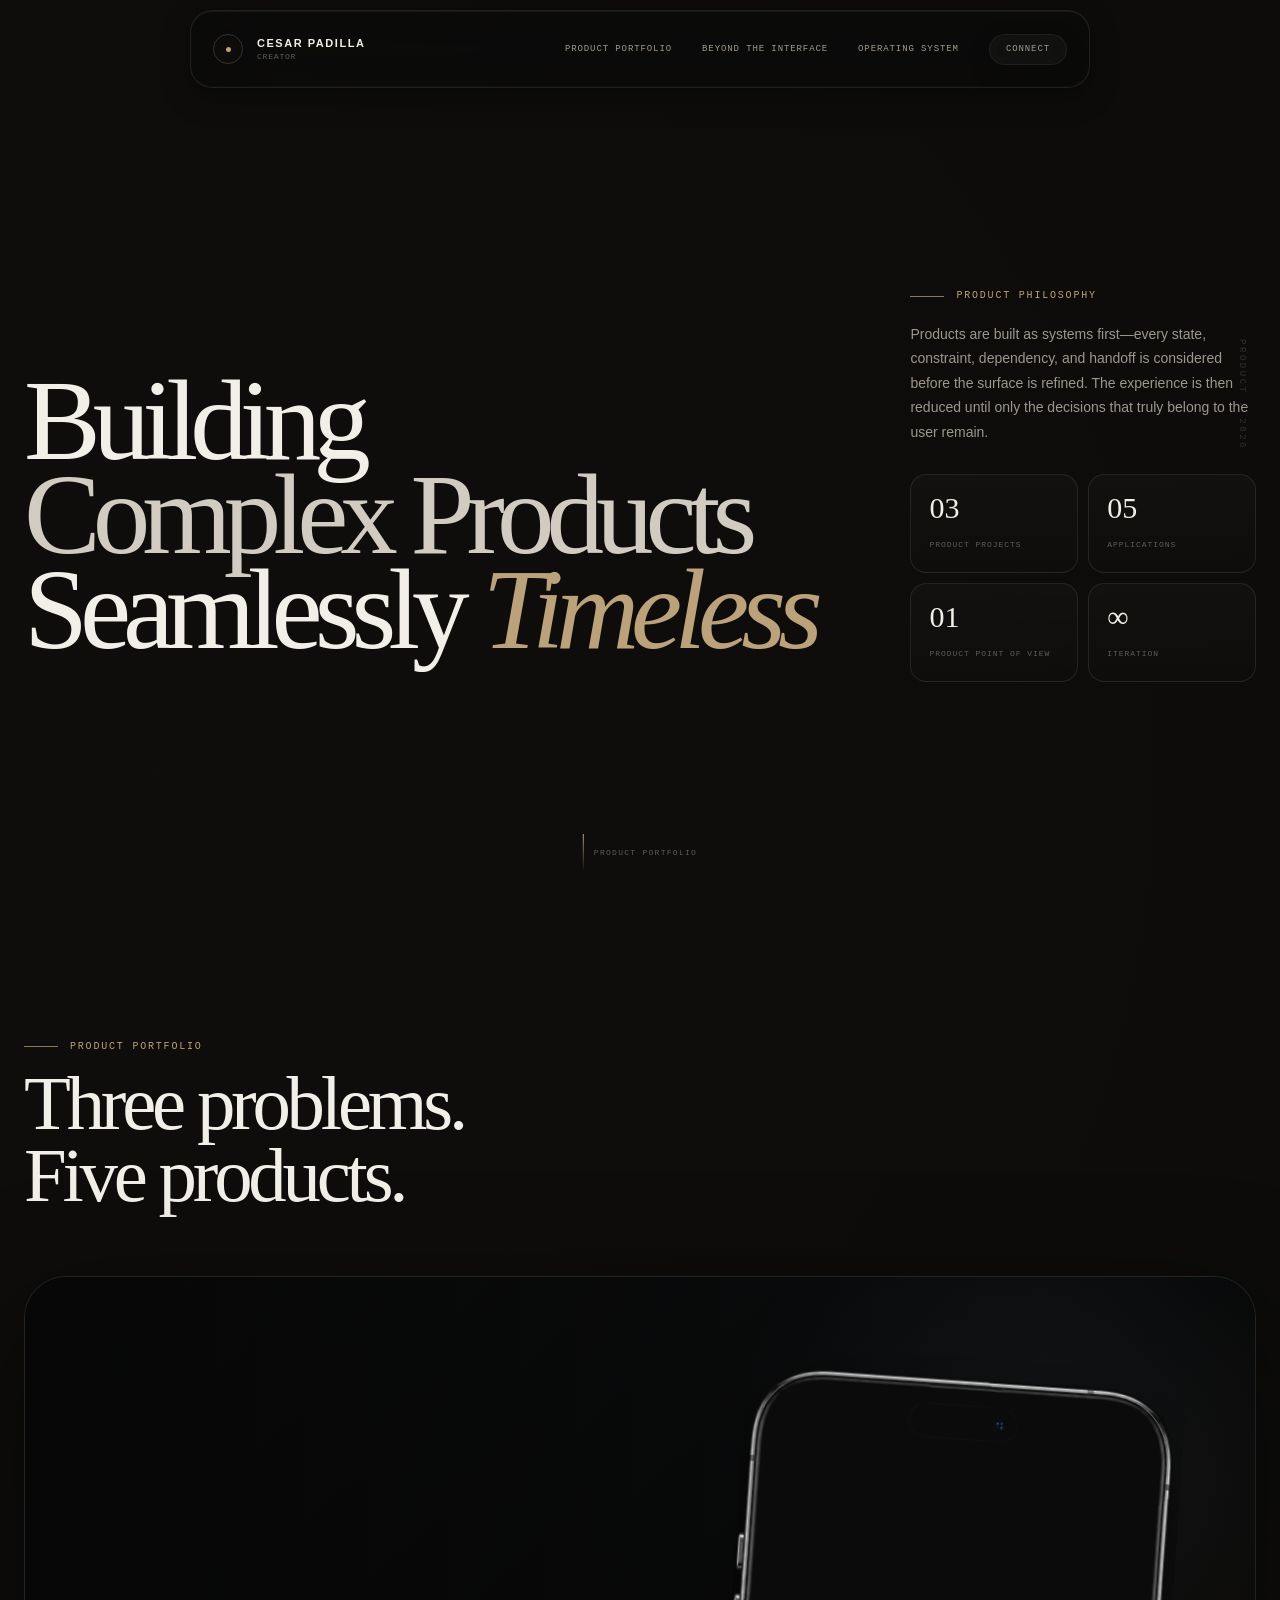
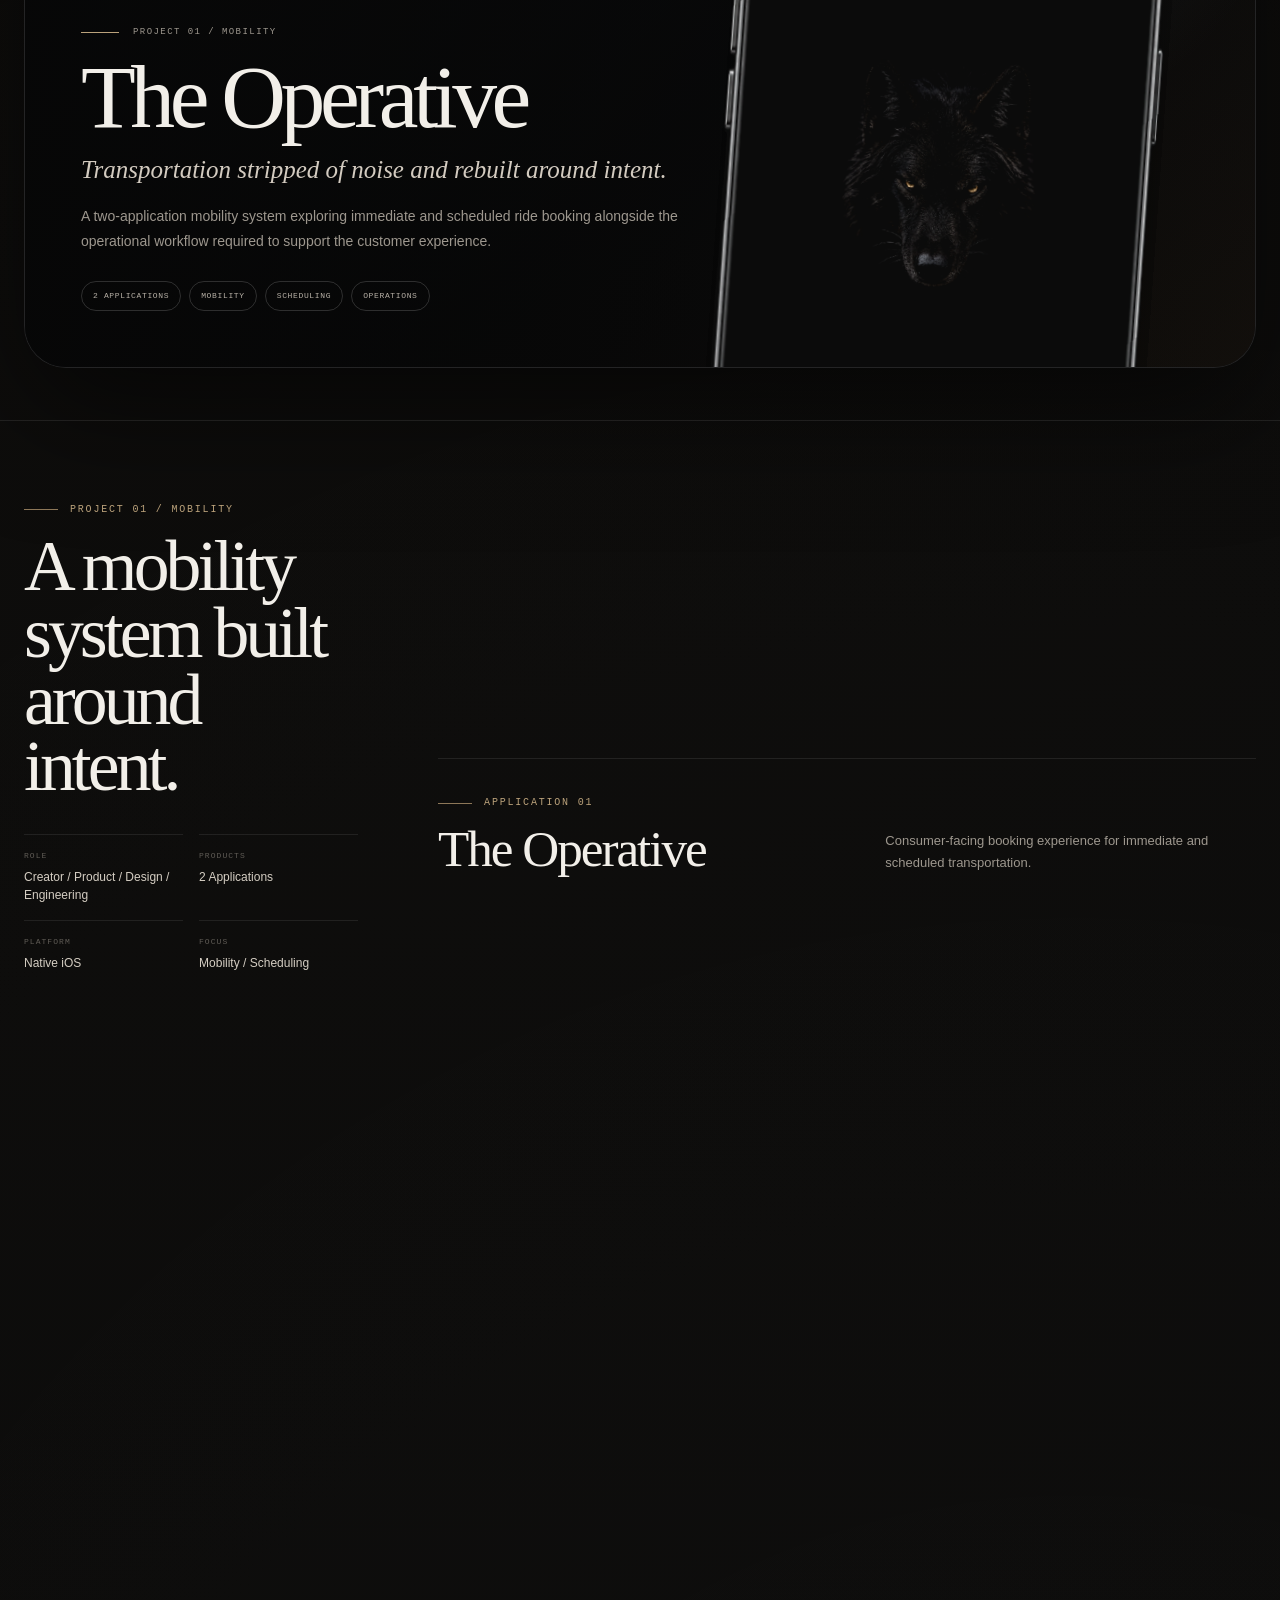
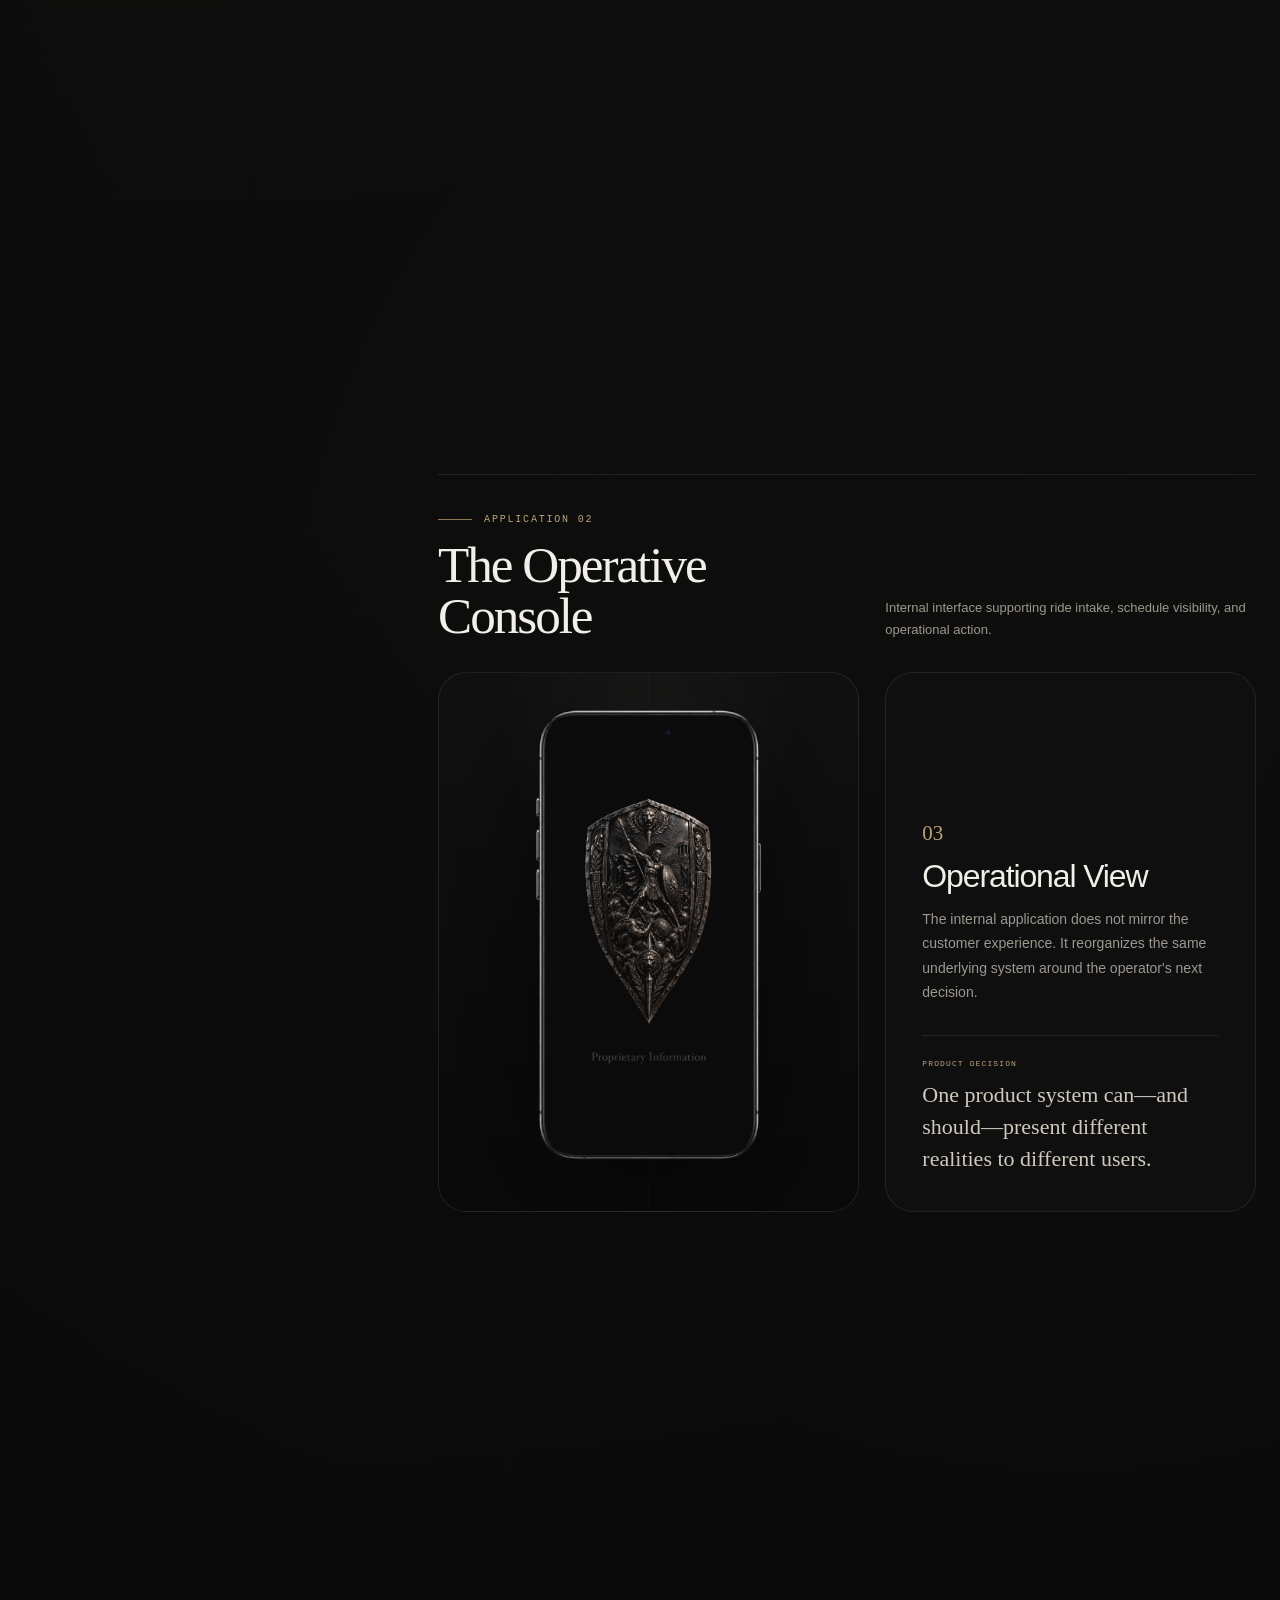
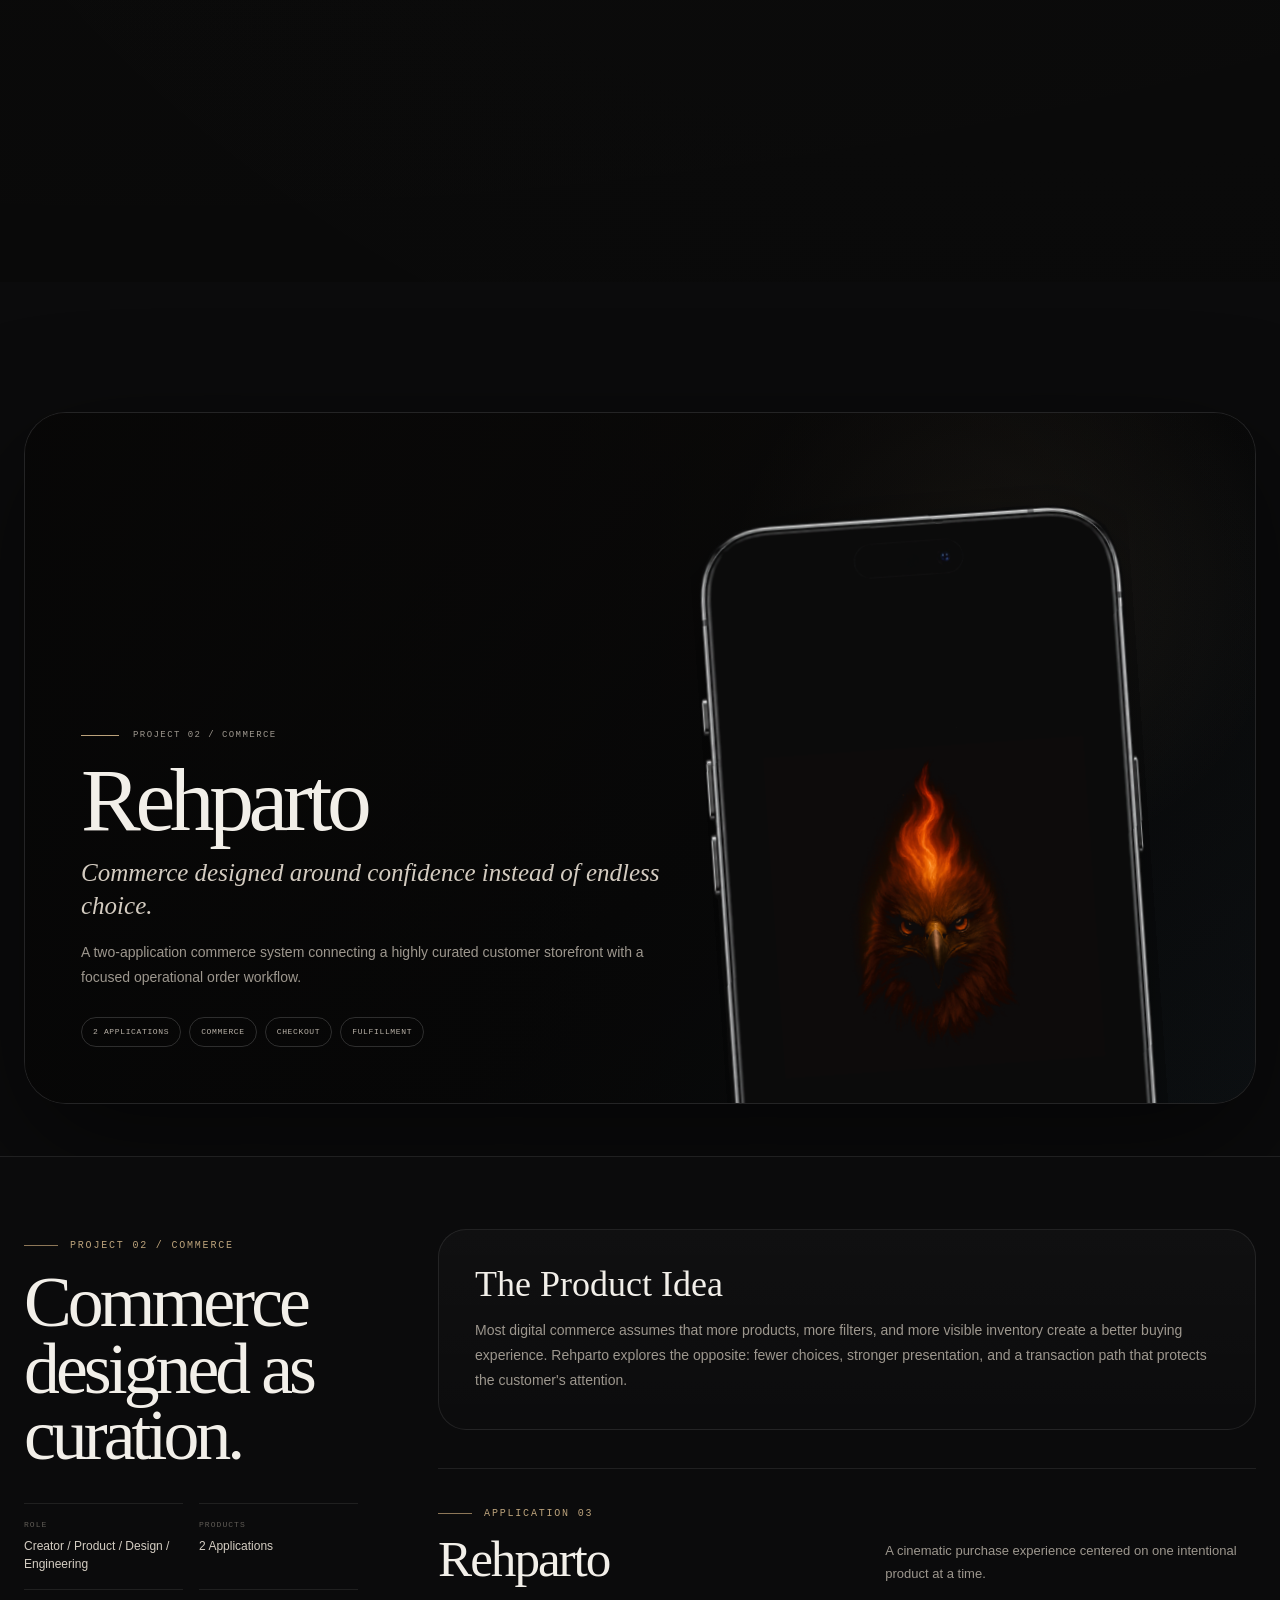
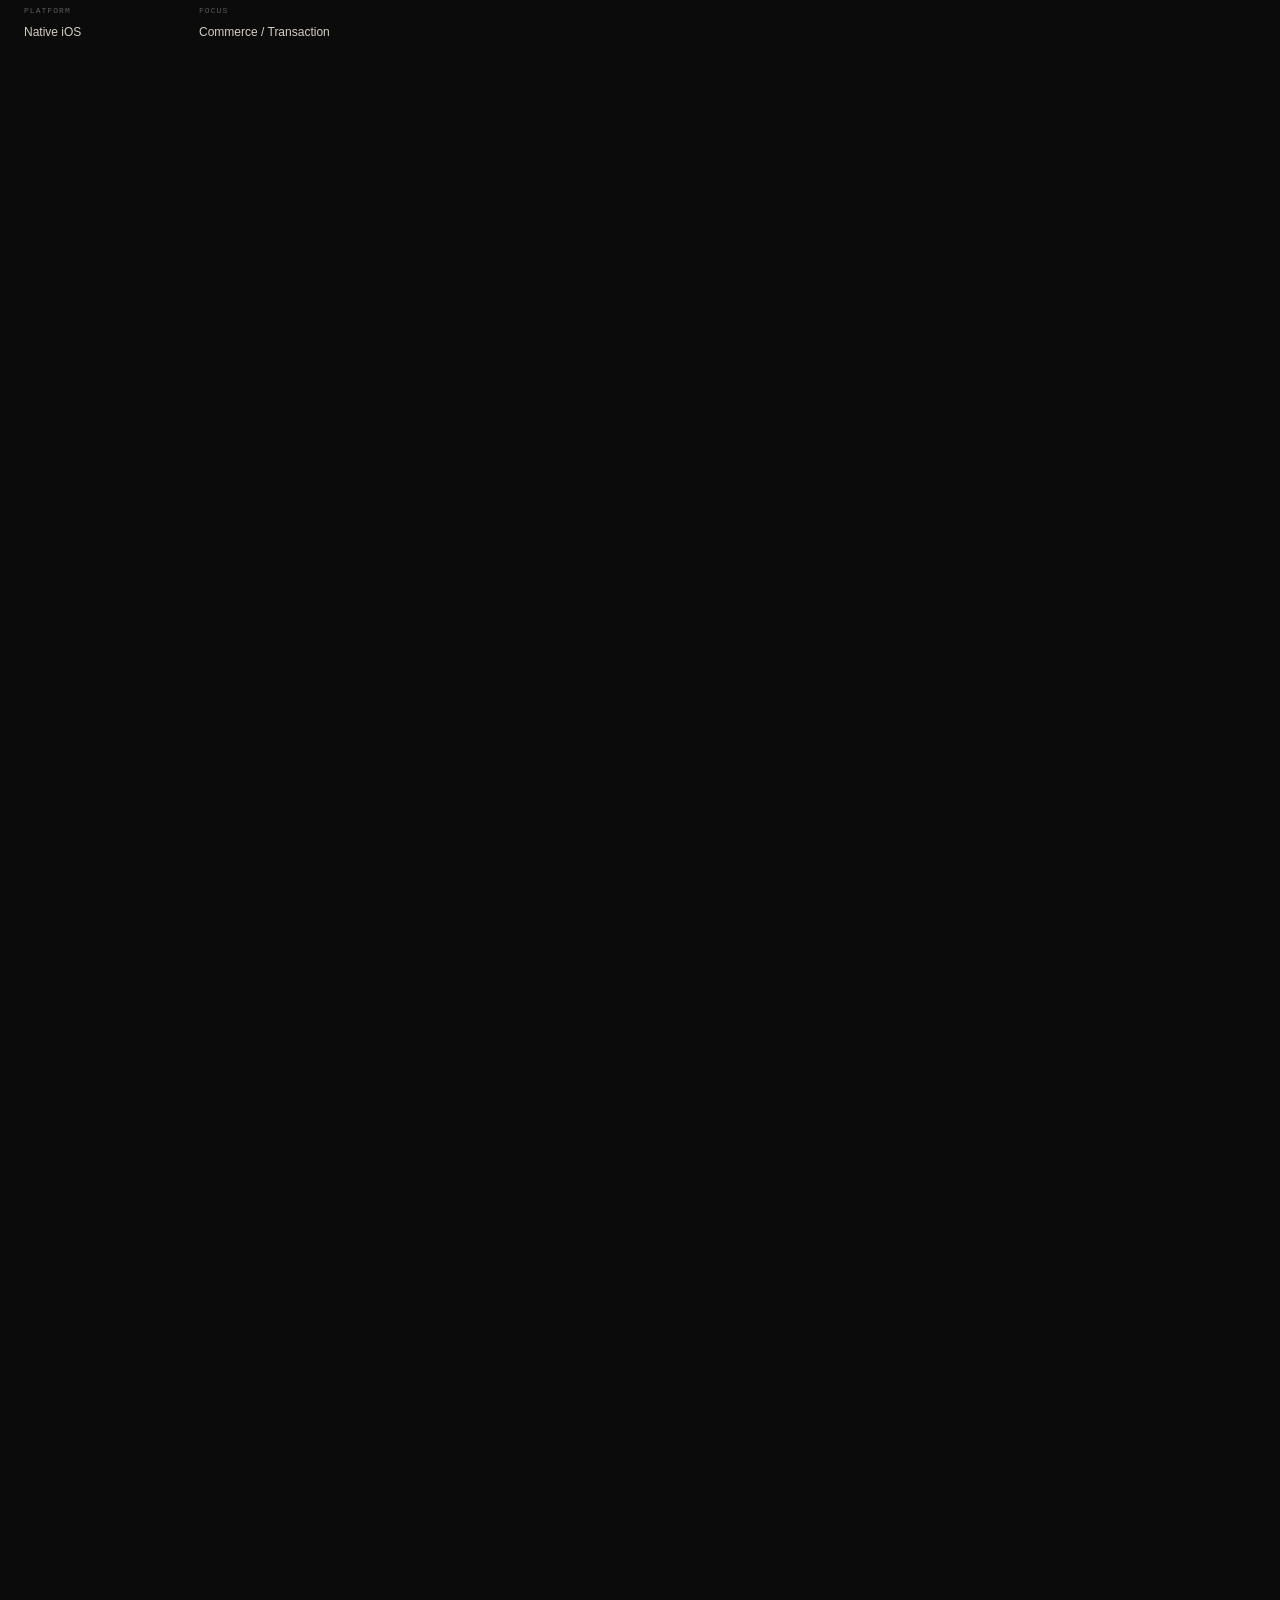
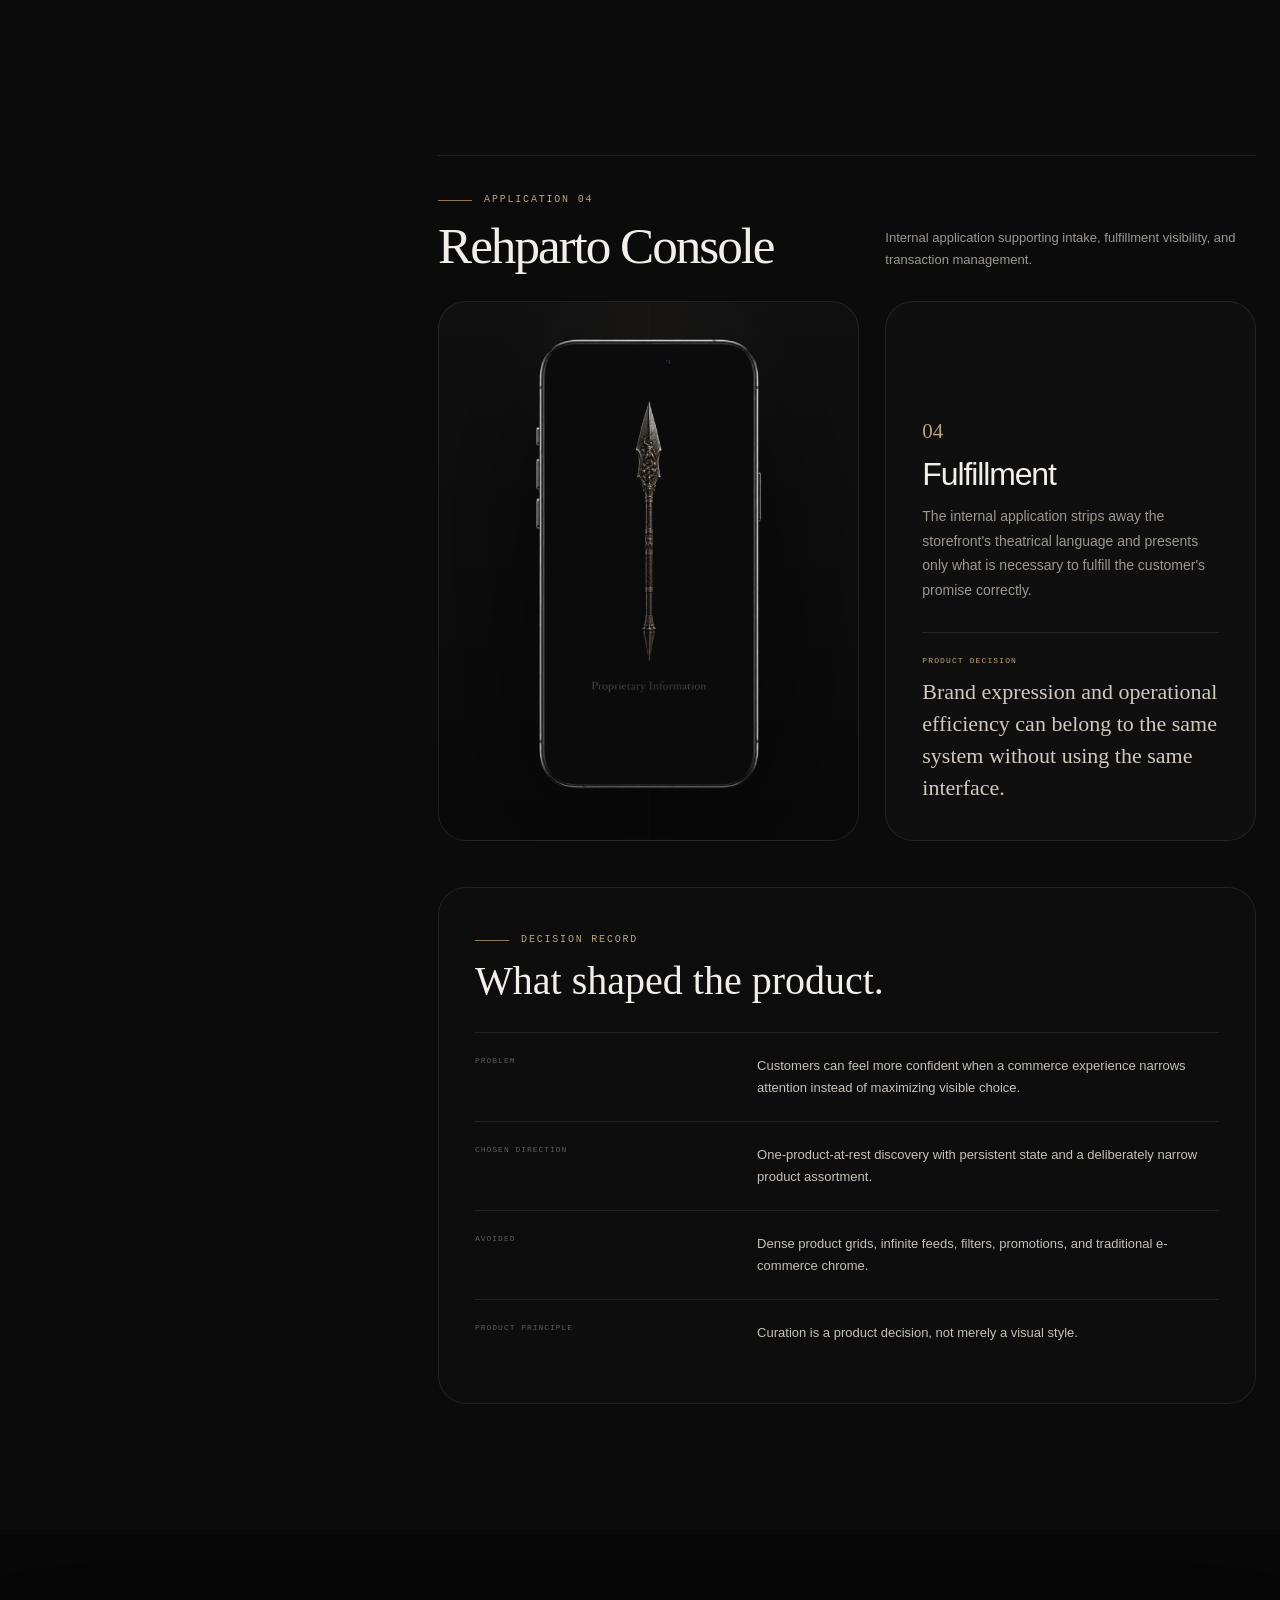
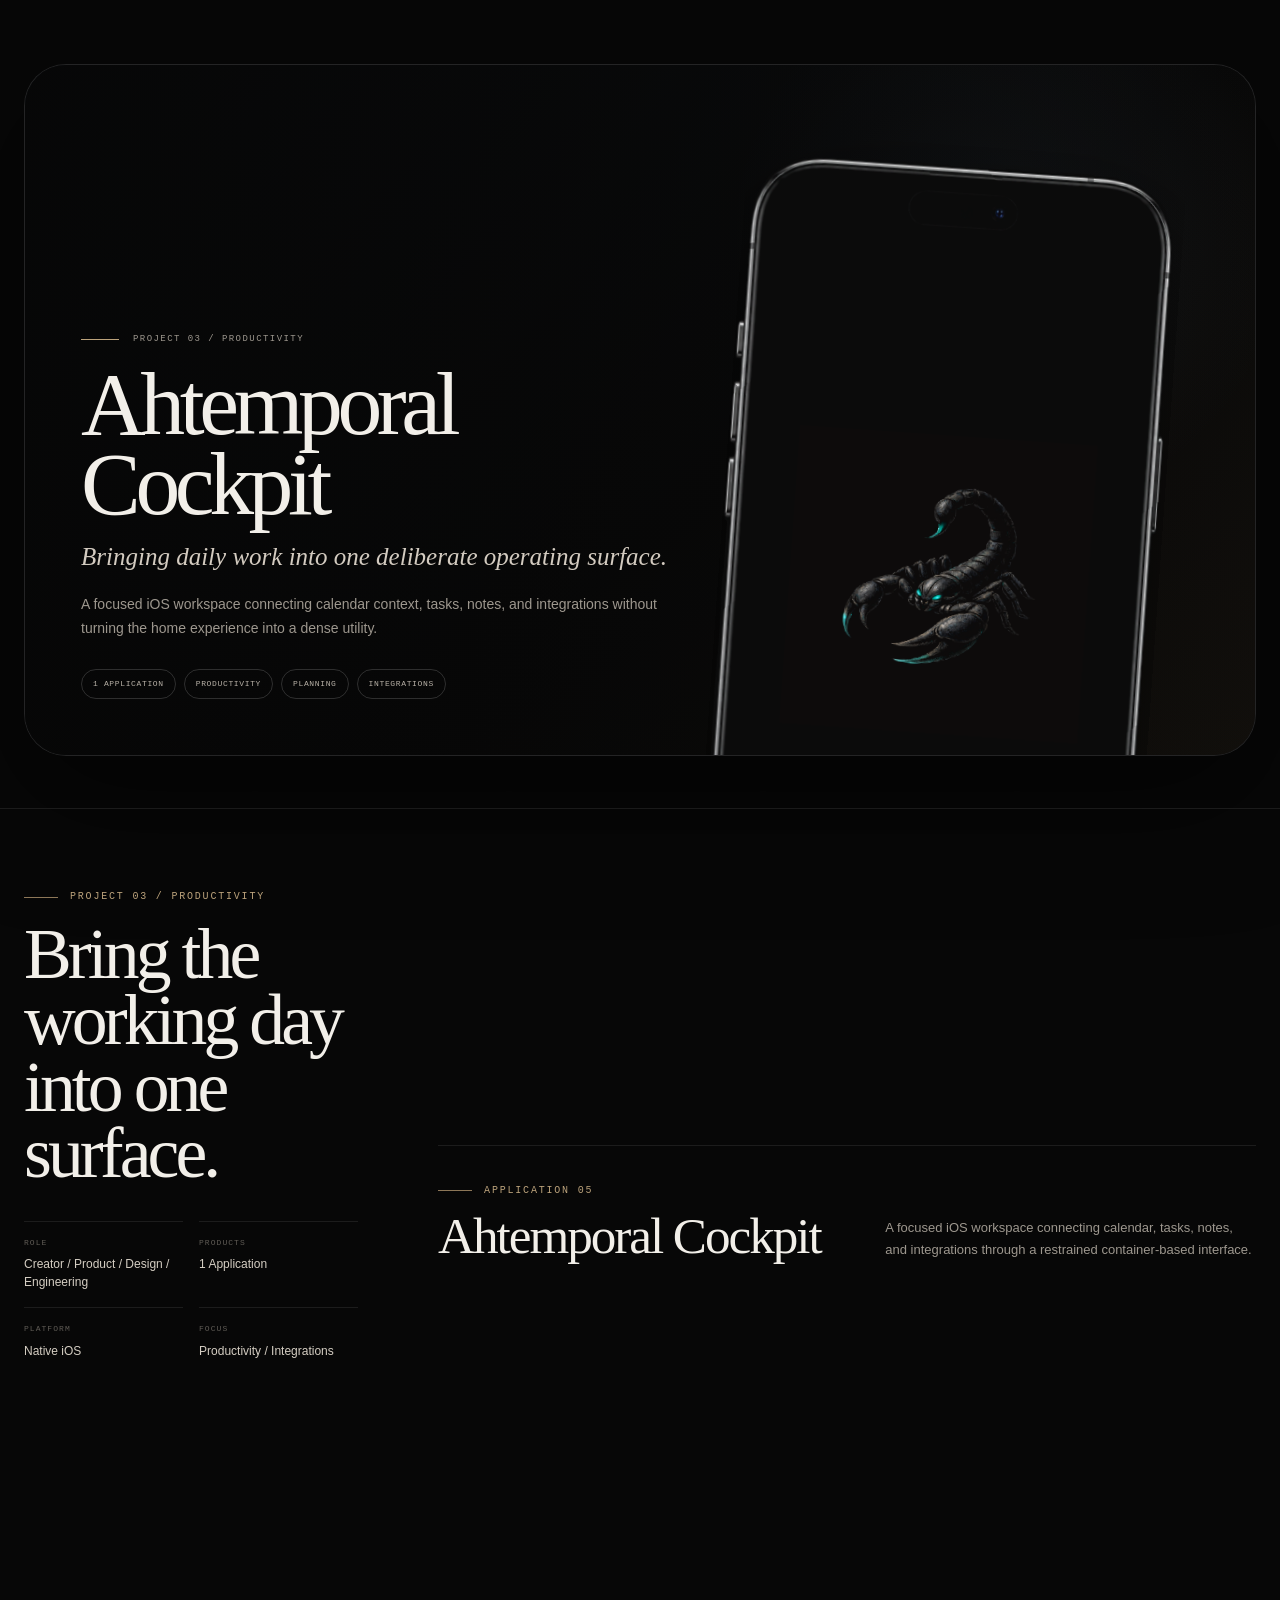
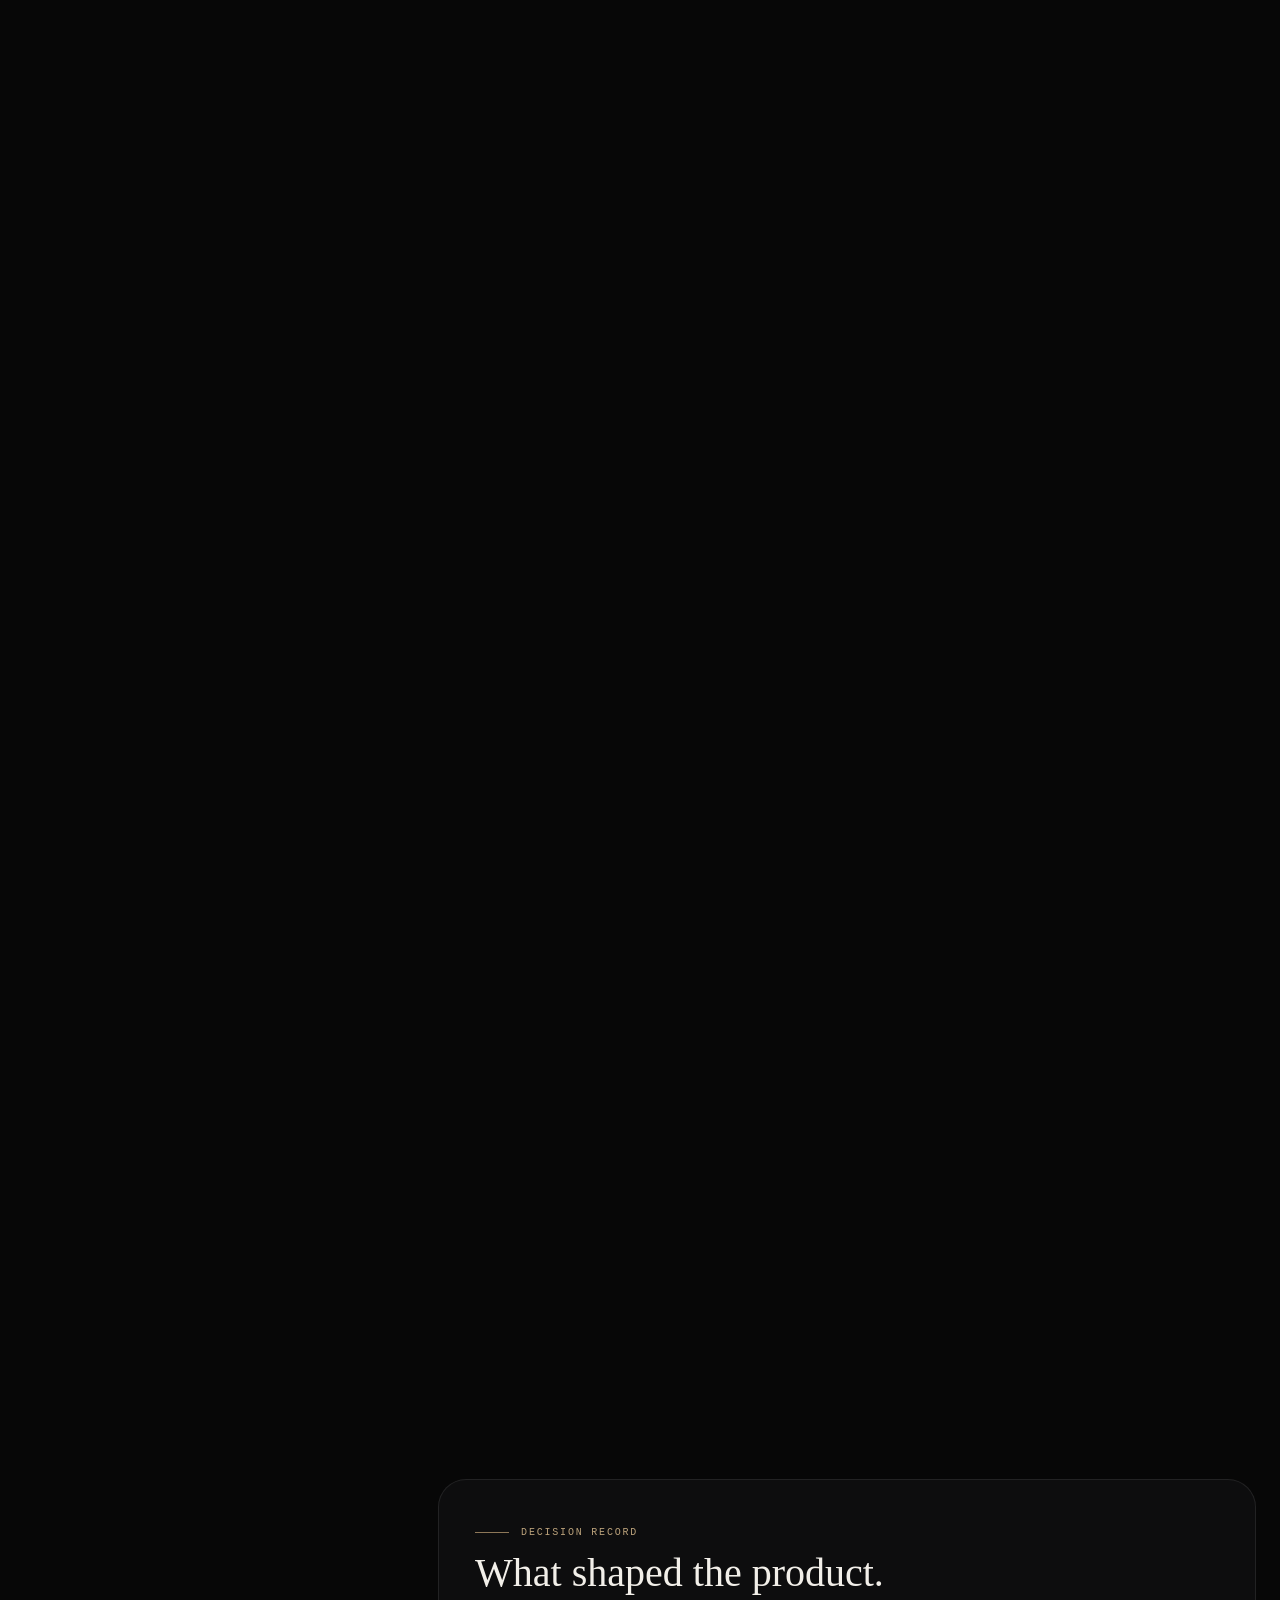
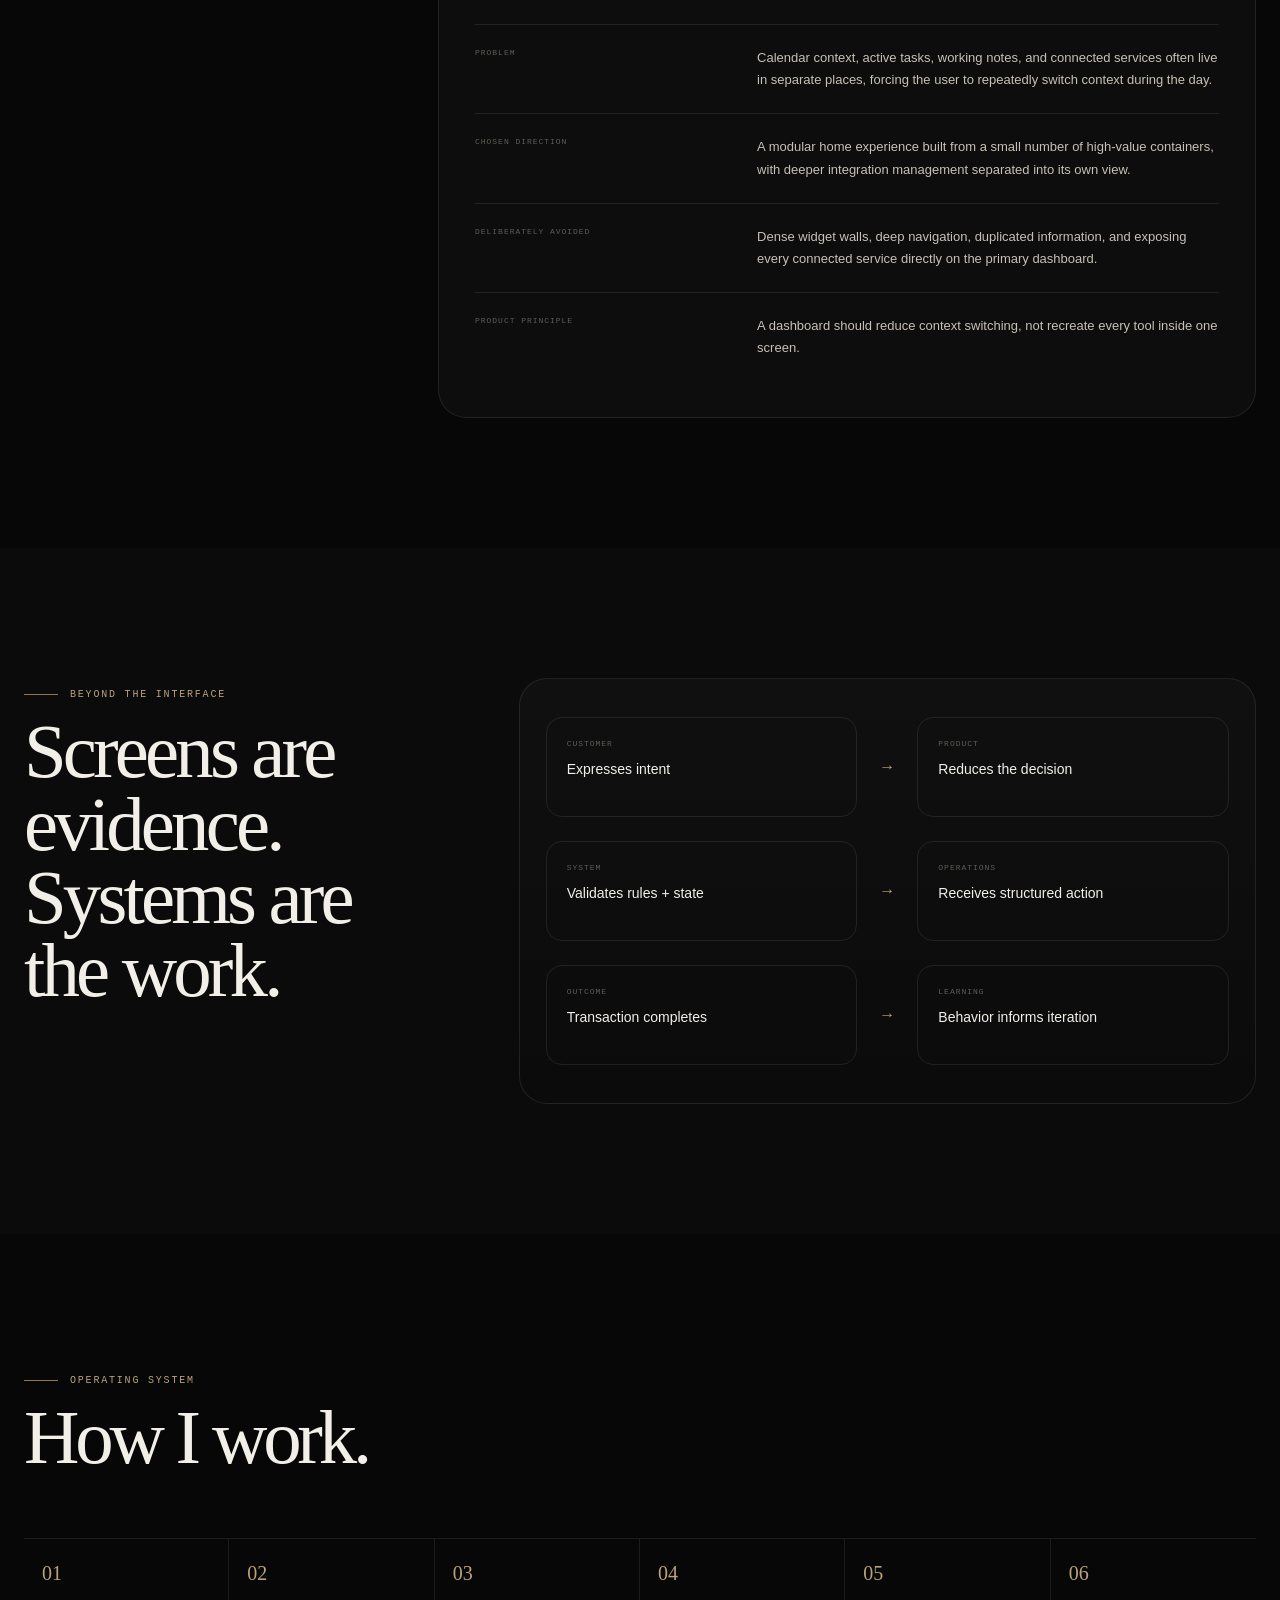
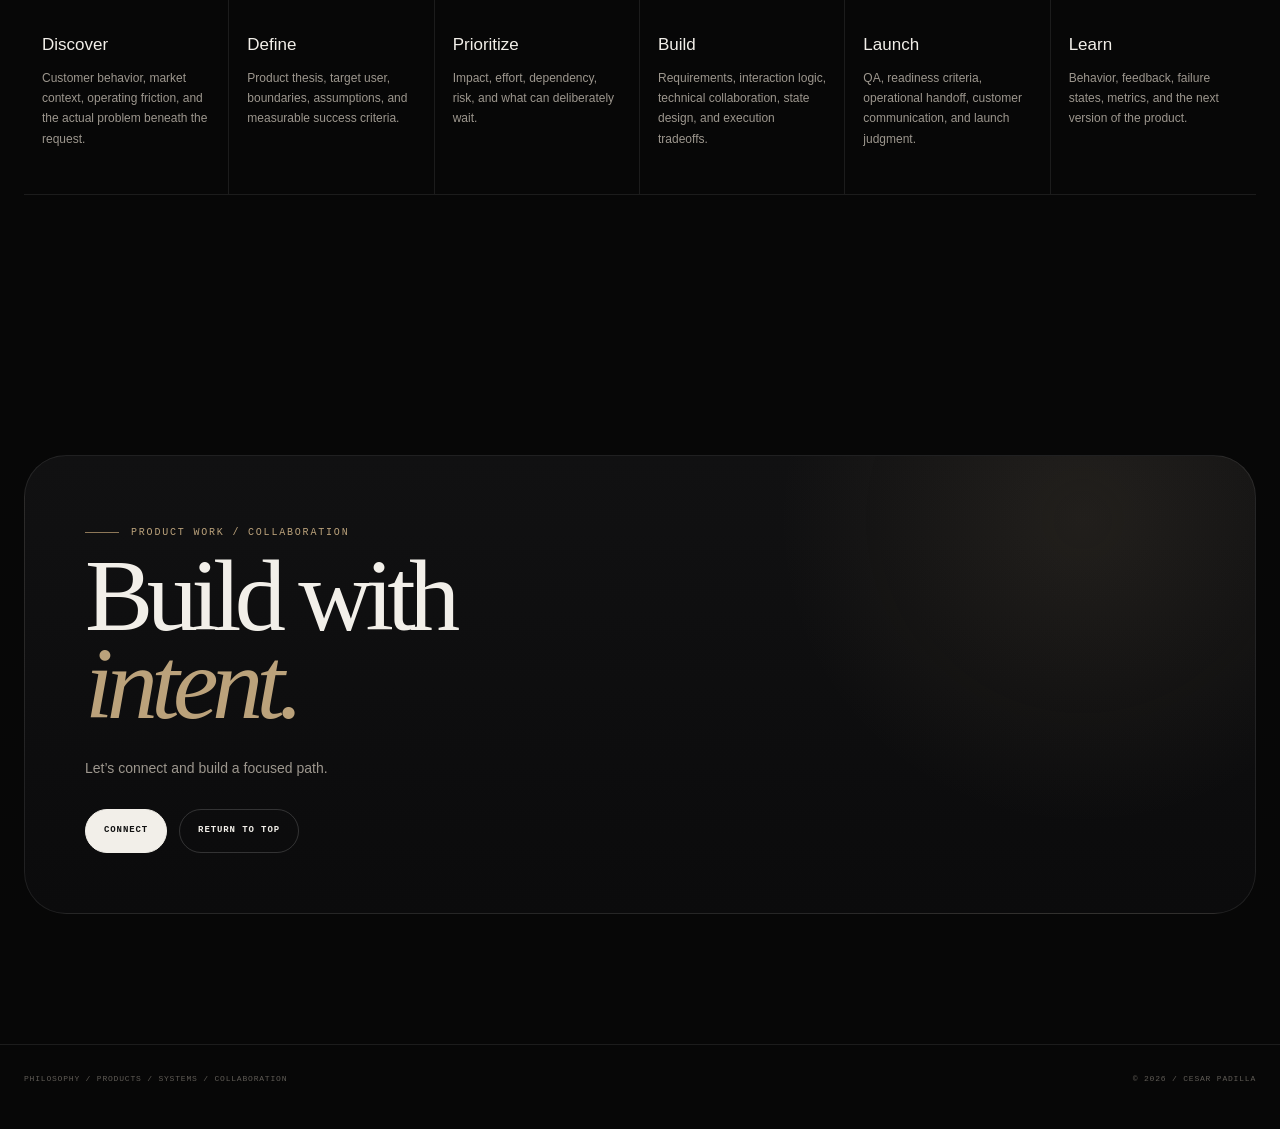
==== commit 02f26adb: "Deploy portfolio production build" ====
--- a/index.html
+++ b/index.html
@@ -33,16 +33,16 @@
     Product Portfolio
   </title>
 
-  <link
-    rel="icon"
-    type="image/svg+xml"
-    href="/favicon.svg?v=2"
-  />
+ <link
+  rel="icon"
+  type="image/svg+xml"
+  href="/favicon.svg?v=4"
+/>
 
   <link
     rel="preload"
     as="image"
-    href="/assets/headshot-BYR0vI-U.PNG"
+    href="/assets/headshot-CAGovAUN.PNG"
     media="(max-width: 720px)"
     fetchpriority="high"
   />
@@ -160,7 +160,7 @@
 
               <source
                 media="(max-width: 720px)"
-                srcset="/assets/headshot-BYR0vI-U.PNG"
+                srcset="/assets/headshot-CAGovAUN.PNG"
               />
 
               <img
@@ -2048,7 +2048,7 @@
           <div class="contact-actions">
 
             <a
-              href="mailto:hello@example.com"
+              href="mailto:outreach@ahtemporal.com"
               class="contact-button primary"
             >
               Connect
